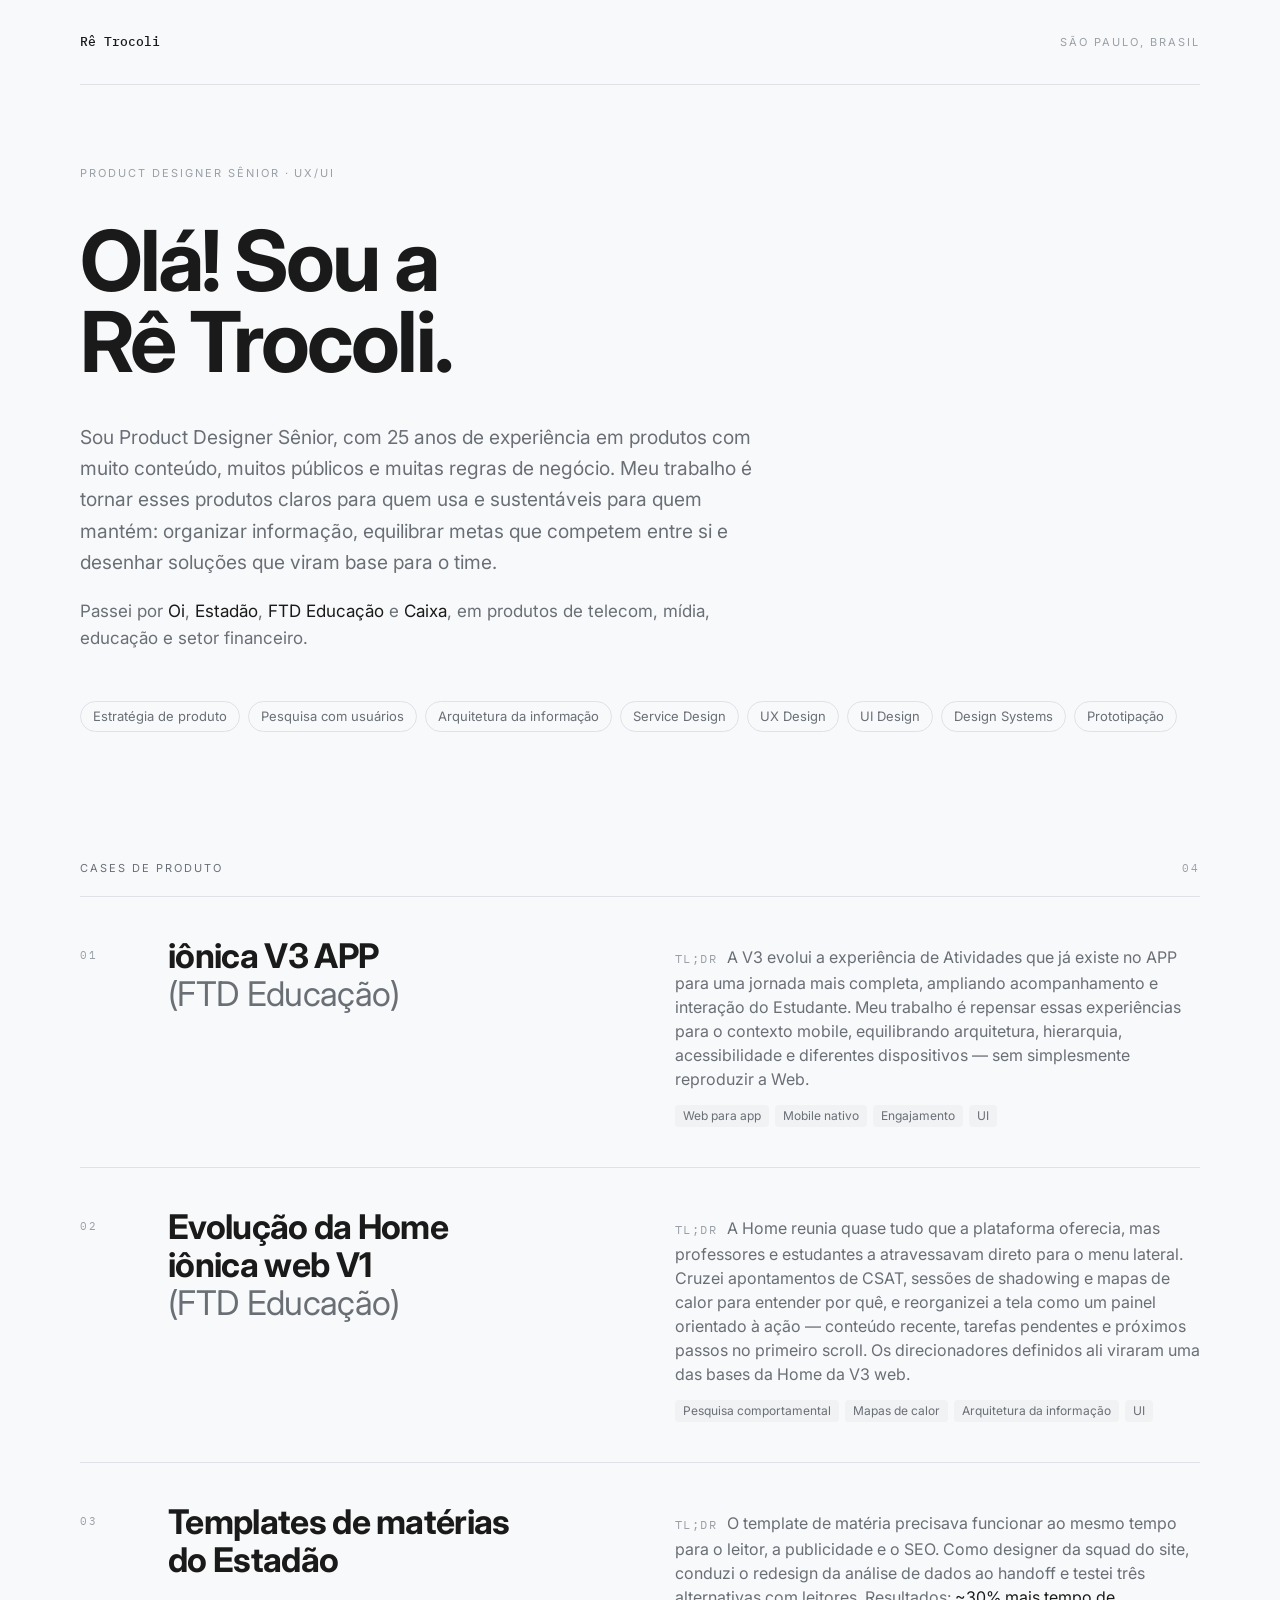
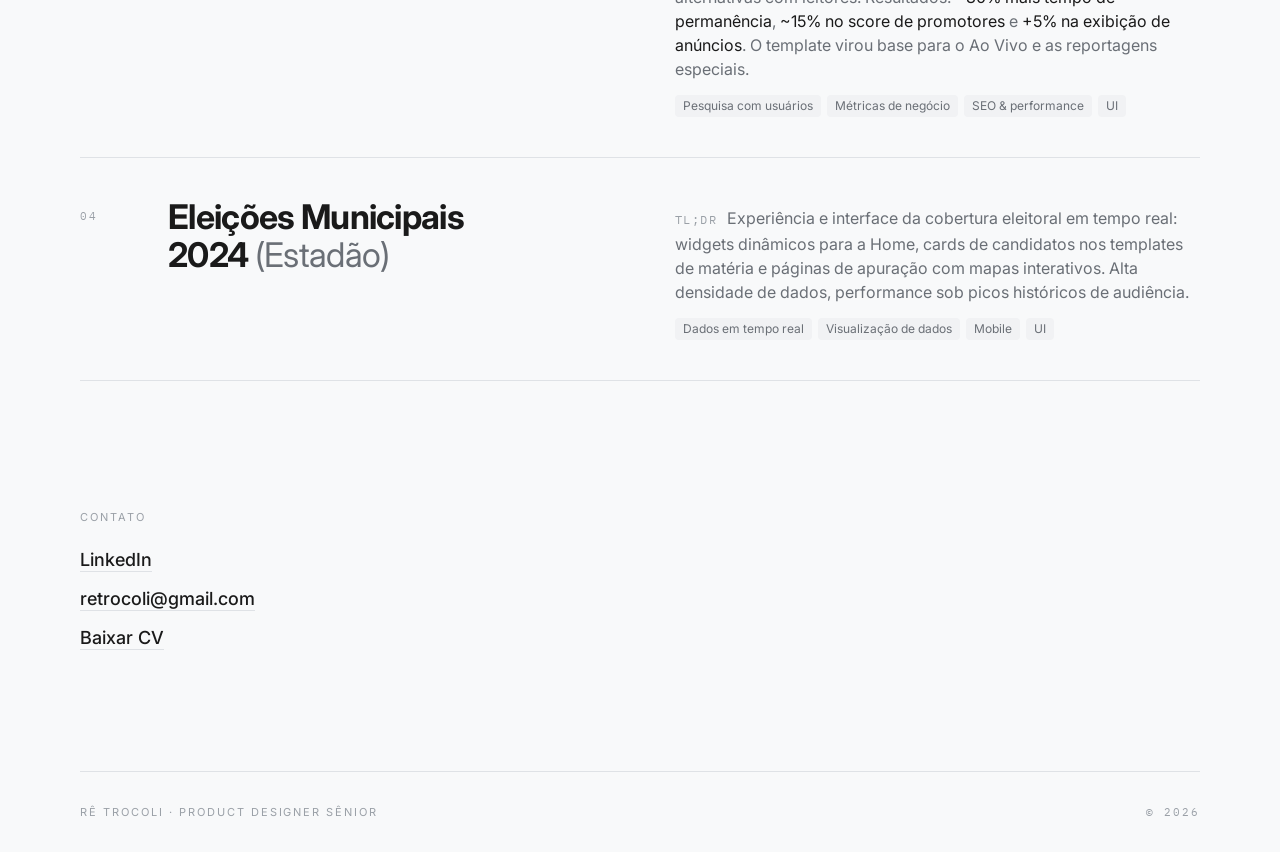
==== index.html @ 5af10e03 "Portfólio — versão inicial (4 cases) Co-Authored-By: Claude Opus 5.5 <noreply@anthropic.com> Claude-" ====
<!DOCTYPE html>

<html lang="pt-BR">
<head>
<meta charset="utf-8"/>
<meta content="width=device-width,initial-scale=1" name="viewport"/>
<title>Rê Trocoli</title>
<link href="https://fonts.googleapis.com" rel="preconnect"/>
<link crossorigin="" href="https://fonts.gstatic.com" rel="preconnect"/>
<link href="https://fonts.googleapis.com/css2?family=Inter:wght@400;500;600;700&amp;family=IBM+Plex+Mono:wght@400;500&amp;display=swap" rel="stylesheet"/>
<style>
  :root {
    --ground:      #F8F9FA;
    --ground-soft: #F1F2F4;
    --ink:         #1A1A1A;
    --ink-muted:   #6A6F76;
    --ink-faint:   #9AA0A7;
    --rule:        #DFE2E6;
    --accent:      #2E4A62;
  }

  @media (prefers-color-scheme: dark) {
    :root:not([data-theme="light"]) {
      --ground:      #131517;
      --ground-soft: #191C1F;
      --ink:         #ECEDEF;
      --ink-muted:   #949AA2;
      --ink-faint:   #6B7178;
      --rule:        #2A2E33;
      --accent:      #93B4CE;
    }
  }

  :root[data-theme="dark"] {
    --ground:      #131517;
    --ground-soft: #191C1F;
    --ink:         #ECEDEF;
    --ink-muted:   #949AA2;
    --ink-faint:   #6B7178;
    --rule:        #2A2E33;
    --accent:      #93B4CE;
  }

  body {
    background: var(--ground);
    color: var(--ink);
    font-family: "Inter", -apple-system, BlinkMacSystemFont, "SF Pro Text", "Segoe UI", Helvetica, Arial, sans-serif;
    -webkit-font-smoothing: antialiased;
    text-rendering: optimizeLegibility;
    font-size: 16px;
    line-height: 1.6;
  }

  .mono {
    font-family: "IBM Plex Mono", ui-monospace, SFMono-Regular, Menlo, Consolas, monospace;
    font-variant-numeric: tabular-nums;
  }

  .label {
    font-size: 0.6875rem;
    letter-spacing: 0.18em;
    text-transform: uppercase;
    color: var(--ink-faint);
  }

  h1, h2, h3 { text-wrap: balance; }

  .display {
    font-weight: 700;
    letter-spacing: -0.035em;
    line-height: 0.96;
  }

  .rule-top { border-top: 1px solid var(--rule); }

  /* Case rows ------------------------------------------------------------ */
  .case {
    display: block;
    text-decoration: none;
    color: inherit;
    border-top: 1px solid var(--rule);
    transition: background-color 220ms ease;
  }
  .case:hover { background-color: var(--ground-soft); }
  .case:focus-visible {
    outline: 2px solid var(--accent);
    outline-offset: -2px;
  }
  .case-title {
    font-weight: 700;
    letter-spacing: -0.02em;
    line-height: 1.12;
    transition: color 220ms ease;
  }
  .case:hover .case-title { color: var(--accent); }
  .case-arrow {
    display: inline-block;
    opacity: 0;
    transform: translateX(-0.35rem);
    transition: opacity 220ms ease, transform 220ms ease;
    color: var(--accent);
  }
  .case:hover .case-arrow,
  .case:focus-visible .case-arrow {
    opacity: 1;
    transform: translateX(0);
  }

  /* Quiet inline links ---------------------------------------------------- */
  .link-quiet {
    color: var(--ink);
    text-decoration: none;
    border-bottom: 1px solid var(--rule);
    padding-bottom: 1px;
    transition: color 200ms ease, border-color 200ms ease;
  }
  .link-quiet:hover { color: var(--accent); border-color: var(--accent); }
  .link-quiet:focus-visible {
    outline: 2px solid var(--accent);
    outline-offset: 3px;
    border-radius: 2px;
  }

  /* Chips de competência ------------------------------------------------ */
  .chip {
    font-size: 0.8125rem;
    line-height: 1;
    padding: 0.5rem 0.75rem;
    border: 1px solid var(--rule);
    border-radius: 999px;
    color: var(--ink-muted);
  }
  .tags { display: flex; flex-wrap: wrap; gap: 0.375rem; margin-top: 0.875rem; }
  .tag {
    font-size: 0.75rem;
    line-height: 1;
    padding: 0.3125rem 0.5rem;
    border-radius: 4px;
    background: var(--ground-soft);
    color: var(--ink-muted);
  }

  /* Seção de UI ----------------------------------------------------------- */
  .ui-grid {
    display: grid;
    gap: 1rem;
    grid-template-columns: repeat(auto-fill, minmax(min(100%, 20rem), 1fr));
  }
  .ui-frame {
    aspect-ratio: 4 / 3;
    border-radius: 10px;
    background: var(--ground-soft);
    border: 1px solid var(--rule);
    overflow: hidden;
    display: grid;
    place-items: center;
  }
  .ui-frame img { width: 100%; height: 100%; object-fit: cover; display: block; }
  .ui-frame-empty { font-size: 0.8125rem; color: var(--ink-faint); }
  .ui-caption { margin-top: 0.625rem; font-size: 0.9375rem; font-weight: 500; }
  .ui-caption span { display: block; font-weight: 400; font-size: 0.8125rem; color: var(--ink-muted); }

  @media (prefers-reduced-motion: reduce) {
    * { transition-duration: 0.01ms !important; animation-duration: 0.01ms !important; }
    .case-arrow { opacity: 1; transform: none; }
  }
</style>
<meta content="Rê Trocoli — Product Designer Sênior · UX/UI. Produtos com muito conteúdo, muitos públicos e muitas regras de negócio, claros para quem usa e sustentáveis para quem mantém." name="description"/>
<meta content="website" property="og:type"/>
<meta content="Rê Trocoli — Product Designer Sênior · UX/UI" property="og:title"/>
<meta content="Rê Trocoli — Product Designer Sênior · UX/UI. Produtos com muito conteúdo, muitos públicos e muitas regras de negócio, claros para quem usa e sustentáveis para quem mantém." property="og:description"/>
<meta content="pt_BR" property="og:locale"/>
<meta content="#F8F9FA" name="theme-color"/>
<link href="data:image/svg+xml,%3Csvg xmlns='http://www.w3.org/2000/svg' viewBox='0 0 64 64'%3E%3Crect width='64' height='64' rx='14' fill='%231A1A1A'/%3E%3Ctext x='50%25' y='54%25' text-anchor='middle' dominant-baseline='middle' font-family='Inter,Arial,sans-serif' font-weight='600' font-size='30' fill='%23F8F9FA'%3ERT%3C/text%3E%3C/svg%3E" rel="icon"/>
<link rel="stylesheet" href="assets/site.css">
</head>
<body>
<div class="mx-auto w-full max-w-[76rem] px-5 sm:px-8 lg:px-12">
<!-- Topo ---------------------------------------------------------------- -->
<header class="flex flex-wrap items-baseline justify-between gap-x-6 gap-y-1 py-6 sm:py-8">
<span class="mono text-[0.8125rem] font-medium" style="color: var(--ink);">Rê Trocoli</span>
<span class="label">São Paulo, Brasil</span>
</header>
<!-- Hero ---------------------------------------------------------------- -->
<section class="rule-top pt-10 pb-16 sm:pt-14 sm:pb-24 lg:pt-20 lg:pb-32">
<p class="label mb-8 sm:mb-10">Product Designer Sênior · UX/UI</p>
<h1 class="display text-[clamp(2.5rem,8vw,5.25rem)] max-w-[14ch]">
      Olá! Sou a<br/>Rê Trocoli.
    </h1>
<p class="mt-8 sm:mt-10 max-w-[58ch] text-[clamp(1.0625rem,1.5vw,1.375rem)] leading-[1.62]" style="color: var(--ink-muted);">
      Sou Product Designer Sênior, com 25 anos de experiência em produtos com muito conteúdo,
      muitos públicos e muitas regras de negócio. Meu trabalho é tornar esses produtos claros para
      quem usa e sustentáveis para quem mantém: organizar informação, equilibrar metas que competem
      entre si e desenhar soluções que viram base para o time.
    </p>
<p class="mt-5 max-w-[58ch] text-[1rem] sm:text-[1.0625rem] leading-[1.62]" style="color: var(--ink-muted);">
      Passei por <span style="color: var(--ink);">Oi</span>,
      <span style="color: var(--ink);">Estadão</span>,
      <span style="color: var(--ink);">FTD Educação</span> e
      <span style="color: var(--ink);">Caixa</span>, em produtos de telecom, mídia,
      educação e setor financeiro.
</p>
<ul aria-label="Competências" class="skills mt-10 sm:mt-12 flex flex-wrap gap-2">
<li class="chip">Estratégia de produto</li>
<li class="chip">Pesquisa com usuários</li>
<li class="chip">Arquitetura da informação</li>
<li class="chip">Service Design</li>
<li class="chip">UX Design</li>
<li class="chip">UI Design</li>
<li class="chip">Design Systems</li>
<li class="chip">Prototipação</li>
</ul>
</section>
<!-- Cases --------------------------------------------------------------- -->
<section aria-labelledby="cases-heading">
<div class="flex items-baseline justify-between gap-6 pb-5">
<h2 class="label" id="cases-heading" style="color: var(--ink-muted);">Cases de produto</h2>
<span class="label mono">04</span>
</div>
<!-- 01 -->
<a aria-label="Case 01 — iônica V3 APP, FTD Educação" class="case group" href="cases/ionica-v3.html">
<div class="grid gap-x-8 gap-y-4 py-8 sm:py-10 md:grid-cols-[3.5rem_minmax(0,1fr)] lg:grid-cols-[3.5rem_minmax(0,0.95fr)_minmax(0,1.05fr)]">
<span class="mono label pt-1.5 md:pt-2.5">01</span>
<h3 class="case-title text-[clamp(1.5rem,3vw,2.125rem)] max-w-[16ch]">
          iônica V3 APP <span class="font-normal" style="color: var(--ink-muted);">(FTD Educação)</span>
<span aria-hidden="true" class="case-arrow">→</span>
</h3>
<div class="md:col-start-2 lg:col-start-3 lg:pt-2">
<p class="max-w-[56ch] text-[0.9375rem] sm:text-base leading-[1.7]" style="color: var(--ink-muted);">
<span class="mono text-[0.75rem] uppercase tracking-[0.12em] mr-1.5" style="color: var(--ink-faint);">TL;DR</span>
            A V3 evolui a experiência de Atividades que já existe no APP para uma jornada mais
            completa, ampliando acompanhamento e interação do Estudante. Meu trabalho é repensar
            essas experiências para o contexto mobile, equilibrando arquitetura, hierarquia,
            acessibilidade e diferentes dispositivos — sem simplesmente reproduzir a Web.
          </p>
<div class="tags"><span class="tag">Web para app</span><span class="tag">Mobile nativo</span><span class="tag">Engajamento</span><span class="tag">UI</span></div>
</div>
</div>
</a>
<!-- 02 -->
<a aria-label="Case 02 — Evolução da Home iônica web V1, FTD Educação" class="case group" href="cases/ionica-home.html">
<div class="grid gap-x-8 gap-y-4 py-8 sm:py-10 md:grid-cols-[3.5rem_minmax(0,1fr)] lg:grid-cols-[3.5rem_minmax(0,0.95fr)_minmax(0,1.05fr)]">
<span class="mono label pt-1.5 md:pt-2.5">02</span>
<h3 class="case-title text-[clamp(1.5rem,3vw,2.125rem)] max-w-[16ch]">
          Evolução da Home iônica web V1 <span class="font-normal" style="color: var(--ink-muted);">(FTD Educação)</span>
<span aria-hidden="true" class="case-arrow">→</span>
</h3>
<div class="md:col-start-2 lg:col-start-3 lg:pt-2">
<p class="max-w-[56ch] text-[0.9375rem] sm:text-base leading-[1.7]" style="color: var(--ink-muted);">
<span class="mono text-[0.75rem] uppercase tracking-[0.12em] mr-1.5" style="color: var(--ink-faint);">TL;DR</span>
            A Home reunia quase tudo que a plataforma oferecia, mas professores e estudantes a
            atravessavam direto para o menu lateral. Cruzei apontamentos de CSAT, sessões de
            shadowing e mapas de calor para entender por quê, e reorganizei a tela como um painel
            orientado à ação — conteúdo recente, tarefas pendentes e próximos passos no primeiro
            scroll. Os direcionadores definidos ali viraram uma das bases da Home da V3 web.
          </p>
<div class="tags"><span class="tag">Pesquisa comportamental</span><span class="tag">Mapas de calor</span><span class="tag">Arquitetura da informação</span><span class="tag">UI</span></div>
</div>
</div>
</a>
<!-- 03 -->
<a aria-label="Case 03 — Templates de matérias do Estadão" class="case group" href="cases/estadao-templates.html">
<div class="grid gap-x-8 gap-y-4 py-8 sm:py-10 md:grid-cols-[3.5rem_minmax(0,1fr)] lg:grid-cols-[3.5rem_minmax(0,0.95fr)_minmax(0,1.05fr)]">
<span class="mono label pt-1.5 md:pt-2.5">03</span>
<h3 class="case-title text-[clamp(1.5rem,3vw,2.125rem)] max-w-[16ch]">
          Templates de matérias do Estadão
          <span aria-hidden="true" class="case-arrow">→</span>
</h3>
<div class="md:col-start-2 lg:col-start-3 lg:pt-2">
<p class="max-w-[56ch] text-[0.9375rem] sm:text-base leading-[1.7]" style="color: var(--ink-muted);">
<span class="mono text-[0.75rem] uppercase tracking-[0.12em] mr-1.5" style="color: var(--ink-faint);">TL;DR</span>
            O template de matéria precisava funcionar ao mesmo tempo para o leitor, a publicidade e o
            SEO. Como designer da squad do site, conduzi o redesign da análise de dados ao handoff e
            testei três alternativas com leitores. Resultados:
            <span style="color: var(--ink);">~30% mais tempo de permanência</span>,
            <span style="color: var(--ink);">~15% no score de promotores</span> e
            <span style="color: var(--ink);">+5% na exibição de anúncios</span>. O template virou base
            para o Ao Vivo e as reportagens especiais.
          </p>
<div class="tags"><span class="tag">Pesquisa com usuários</span><span class="tag">Métricas de negócio</span><span class="tag">SEO &amp; performance</span><span class="tag">UI</span></div>
</div>
</div>
</a>


<!-- 05 -->
<a aria-label="Case 04 — Eleições Municipais 2024, Estadão" class="case group" href="cases/eleicoes-2024.html">
<div class="grid gap-x-8 gap-y-4 py-8 sm:py-10 md:grid-cols-[3.5rem_minmax(0,1fr)] lg:grid-cols-[3.5rem_minmax(0,0.95fr)_minmax(0,1.05fr)]">
<span class="mono label pt-1.5 md:pt-2.5">04</span>
<h3 class="case-title text-[clamp(1.5rem,3vw,2.125rem)] max-w-[16ch]">
          Eleições Municipais 2024 <span class="font-normal" style="color: var(--ink-muted);">(Estadão)</span>
<span aria-hidden="true" class="case-arrow">→</span>
</h3>
<div class="md:col-start-2 lg:col-start-3 lg:pt-2">
<p class="max-w-[56ch] text-[0.9375rem] sm:text-base leading-[1.7]" style="color: var(--ink-muted);">
<span class="mono text-[0.75rem] uppercase tracking-[0.12em] mr-1.5" style="color: var(--ink-faint);">TL;DR</span>
            Experiência e interface da cobertura eleitoral em tempo real: widgets dinâmicos para a
            Home, cards de candidatos nos templates de matéria e páginas de apuração com mapas
            interativos. Alta densidade de dados, performance sob picos históricos de audiência.
          </p>
<div class="tags"><span class="tag">Dados em tempo real</span><span class="tag">Visualização de dados</span><span class="tag">Mobile</span><span class="tag">UI</span></div>
</div>
</div>
</a>


<div class="rule-top"></div>
</section>
<!-- Interfaces (UI) ------------------------------------------------------ -->

<!-- Galeria & Contato ---------------------------------------------------- -->
<section class="pt-16 sm:pt-24 lg:pt-32 pb-6">
<div class="grid gap-12 sm:gap-16 lg:grid-cols-[minmax(0,1fr)] lg:gap-20">
<div>
<p class="label mb-5">Contato</p>
<ul class="flex flex-col gap-3 text-[1.0625rem] sm:text-[1.125rem]">
<li>
<a class="link-quiet font-medium" href="https://www.linkedin.com/in/retrocoli/" rel="noopener noreferrer" target="_blank">LinkedIn</a>
</li>
<li>
<a class="link-quiet font-medium" href="mailto:retrocoli@gmail.com" id="link-email">retrocoli@gmail.com</a>
</li>
<li>
<a class="link-quiet font-medium" href="assets/renata-trocoli-cv.pdf" id="link-cv" rel="noopener noreferrer" target="_blank">Baixar CV</a>
</li>
</ul>
</div>
</div>
</section>
<footer class="rule-top mt-16 sm:mt-24 py-8 flex flex-wrap items-baseline justify-between gap-x-6 gap-y-2">
<span class="label">Rê Trocoli · Product Designer Sênior</span>
<span class="label mono">© 2026</span>
</footer>
</div>
<script>
  // Baixar CV — dentro do visualizador de artifacts, um link direto para o PDF não
  // dispara download. Quando a capability "downloads" está disponível, o arquivo é
  // entregue por ela; caso contrário, o link segue seu comportamento normal (abrir o PDF).
  (function () {
    var cv = document.getElementById("link-cv");
    if (!cv || !window.claude || typeof window.claude.use !== "function") return;

    window.claude.use("downloads").then(function (downloads) {
      if (!downloads) return; // segue como link comum
      cv.addEventListener("click", function (event) {
        event.preventDefault();
        var original = cv.textContent;
        cv.textContent = "Preparando…";
        fetch(cv.getAttribute("href"))
          .then(function (response) {
            if (!response.ok) throw new Error("fetch");
            return response.blob();
          })
          .then(function (blob) {
            return downloads.save({ filename: "renata-trocoli-cv.pdf", data: blob });
          })
          .then(function () {
            cv.textContent = original;
          })
          .catch(function () {
            cv.textContent = original;
            window.open(cv.getAttribute("href"), "_blank", "noopener");
          });
      });
    }).catch(function () {});
  })();

  // E-mail — dentro do visualizador de artifacts, "mailto:" não abre o cliente de e-mail
  // e ainda deixa a página em branco. Nesse contexto o clique é interceptado e o endereço
  // é copiado. Fora dele (domínio próprio), o mailto: segue funcionando normalmente.
  (function () {
    var mail = document.getElementById("link-email");
    if (!mail) return;

    var noMailto = !!window.claude; // visualizador de artifacts
    if (!noMailto) return;

    mail.addEventListener("click", function (event) {
      event.preventDefault();
      var original = mail.getAttribute("data-label") || mail.textContent;
      mail.setAttribute("data-label", original);
      function feedback(texto) {
        mail.textContent = texto;
        setTimeout(function () { mail.textContent = original; }, 1800);
      }
      if (navigator.clipboard && navigator.clipboard.writeText) {
        navigator.clipboard.writeText("retrocoli@gmail.com")
          .then(function () { feedback("e-mail copiado"); })
          .catch(function () { feedback("retrocoli@gmail.com"); });
      } else {
        feedback("retrocoli@gmail.com");
      }
    });
  })();
</script>
</body>
</html>
---- assets/site.css ----
*,:after,:before{--tw-border-spacing-x:0;--tw-border-spacing-y:0;--tw-translate-x:0;--tw-translate-y:0;--tw-rotate:0;--tw-skew-x:0;--tw-skew-y:0;--tw-scale-x:1;--tw-scale-y:1;--tw-pan-x: ;--tw-pan-y: ;--tw-pinch-zoom: ;--tw-scroll-snap-strictness:proximity;--tw-gradient-from-position: ;--tw-gradient-via-position: ;--tw-gradient-to-position: ;--tw-ordinal: ;--tw-slashed-zero: ;--tw-numeric-figure: ;--tw-numeric-spacing: ;--tw-numeric-fraction: ;--tw-ring-inset: ;--tw-ring-offset-width:0px;--tw-ring-offset-color:#fff;--tw-ring-color:rgba(59,130,246,.5);--tw-ring-offset-shadow:0 0 #0000;--tw-ring-shadow:0 0 #0000;--tw-shadow:0 0 #0000;--tw-shadow-colored:0 0 #0000;--tw-blur: ;--tw-brightness: ;--tw-contrast: ;--tw-grayscale: ;--tw-hue-rotate: ;--tw-invert: ;--tw-saturate: ;--tw-sepia: ;--tw-drop-shadow: ;--tw-backdrop-blur: ;--tw-backdrop-brightness: ;--tw-backdrop-contrast: ;--tw-backdrop-grayscale: ;--tw-backdrop-hue-rotate: ;--tw-backdrop-invert: ;--tw-backdrop-opacity: ;--tw-backdrop-saturate: ;--tw-backdrop-sepia: ;--tw-contain-size: ;--tw-contain-layout: ;--tw-contain-paint: ;--tw-contain-style: }::backdrop{--tw-border-spacing-x:0;--tw-border-spacing-y:0;--tw-translate-x:0;--tw-translate-y:0;--tw-rotate:0;--tw-skew-x:0;--tw-skew-y:0;--tw-scale-x:1;--tw-scale-y:1;--tw-pan-x: ;--tw-pan-y: ;--tw-pinch-zoom: ;--tw-scroll-snap-strictness:proximity;--tw-gradient-from-position: ;--tw-gradient-via-position: ;--tw-gradient-to-position: ;--tw-ordinal: ;--tw-slashed-zero: ;--tw-numeric-figure: ;--tw-numeric-spacing: ;--tw-numeric-fraction: ;--tw-ring-inset: ;--tw-ring-offset-width:0px;--tw-ring-offset-color:#fff;--tw-ring-color:rgba(59,130,246,.5);--tw-ring-offset-shadow:0 0 #0000;--tw-ring-shadow:0 0 #0000;--tw-shadow:0 0 #0000;--tw-shadow-colored:0 0 #0000;--tw-blur: ;--tw-brightness: ;--tw-contrast: ;--tw-grayscale: ;--tw-hue-rotate: ;--tw-invert: ;--tw-saturate: ;--tw-sepia: ;--tw-drop-shadow: ;--tw-backdrop-blur: ;--tw-backdrop-brightness: ;--tw-backdrop-contrast: ;--tw-backdrop-grayscale: ;--tw-backdrop-hue-rotate: ;--tw-backdrop-invert: ;--tw-backdrop-opacity: ;--tw-backdrop-saturate: ;--tw-backdrop-sepia: ;--tw-contain-size: ;--tw-contain-layout: ;--tw-contain-paint: ;--tw-contain-style: }/*! tailwindcss v3.4.16 | MIT License | https://tailwindcss.com*/*,:after,:before{box-sizing:border-box;border:0 solid #e5e7eb}:after,:before{--tw-content:""}:host,html{line-height:1.5;-webkit-text-size-adjust:100%;-moz-tab-size:4;-o-tab-size:4;tab-size:4;font-family:ui-sans-serif,system-ui,sans-serif,Apple Color Emoji,Segoe UI Emoji,Segoe UI Symbol,Noto Color Emoji;font-feature-settings:normal;font-variation-settings:normal;-webkit-tap-highlight-color:transparent}body{margin:0;line-height:inherit}hr{height:0;color:inherit;border-top-width:1px}abbr:where([title]){-webkit-text-decoration:underline dotted;text-decoration:underline dotted}h1,h2,h3,h4,h5,h6{font-size:inherit;font-weight:inherit}a{color:inherit;text-decoration:inherit}b,strong{font-weight:bolder}code,kbd,pre,samp{font-family:ui-monospace,SFMono-Regular,Menlo,Monaco,Consolas,Liberation Mono,Courier New,monospace;font-feature-settings:normal;font-variation-settings:normal;font-size:1em}small{font-size:80%}sub,sup{font-size:75%;line-height:0;position:relative;vertical-align:baseline}sub{bottom:-.25em}sup{top:-.5em}table{text-indent:0;border-color:inherit;border-collapse:collapse}button,input,optgroup,select,textarea{font-family:inherit;font-feature-settings:inherit;font-variation-settings:inherit;font-size:100%;font-weight:inherit;line-height:inherit;letter-spacing:inherit;color:inherit;margin:0;padding:0}button,select{text-transform:none}button,input:where([type=button]),input:where([type=reset]),input:where([type=submit]){-webkit-appearance:button;background-color:transparent;background-image:none}:-moz-focusring{outline:auto}:-moz-ui-invalid{box-shadow:none}progress{vertical-align:baseline}::-webkit-inner-spin-button,::-webkit-outer-spin-button{height:auto}[type=search]{-webkit-appearance:textfield;outline-offset:-2px}::-webkit-search-decoration{-webkit-appearance:none}::-webkit-file-upload-button{-webkit-appearance:button;font:inherit}summary{display:list-item}blockquote,dd,dl,figure,h1,h2,h3,h4,h5,h6,hr,p,pre{margin:0}fieldset{margin:0}fieldset,legend{padding:0}menu,ol,ul{list-style:none;margin:0;padding:0}dialog{padding:0}textarea{resize:vertical}input::-moz-placeholder,textarea::-moz-placeholder{opacity:1;color:#9ca3af}input::placeholder,textarea::placeholder{opacity:1;color:#9ca3af}[role=button],button{cursor:pointer}:disabled{cursor:default}audio,canvas,embed,iframe,img,object,svg,video{display:block;vertical-align:middle}img,video{max-width:100%;height:auto}[hidden]:where(:not([hidden=until-found])){display:none}.sr-only{position:absolute;width:1px;height:1px;padding:0;margin:-1px;overflow:hidden;clip:rect(0,0,0,0);white-space:nowrap;border-width:0}.absolute{position:absolute}.relative{position:relative}.mx-auto{margin-left:auto;margin-right:auto}.mb-1{margin-bottom:.25rem}.mb-2{margin-bottom:.5rem}.mb-3{margin-bottom:.75rem}.mb-4{margin-bottom:1rem}.mb-5{margin-bottom:1.25rem}.mb-6{margin-bottom:1.5rem}.mb-8{margin-bottom:2rem}.mr-1\.5{margin-right:.375rem}.mt-10{margin-top:2.5rem}.mt-12{margin-top:3rem}.mt-16{margin-top:4rem}.mt-2{margin-top:.5rem}.mt-5{margin-top:1.25rem}.mt-6{margin-top:1.5rem}.mt-7{margin-top:1.75rem}.mt-8{margin-top:2rem}.mt-9{margin-top:2.25rem}.block{display:block}.inline{display:inline}.flex{display:flex}.grid{display:grid}.hidden{display:none}.w-full{width:100%}.max-w-\[12ch\]{max-width:12ch}.max-w-\[14ch\]{max-width:14ch}.max-w-\[16ch\]{max-width:16ch}.max-w-\[18ch\]{max-width:18ch}.max-w-\[20ch\]{max-width:20ch}.max-w-\[22ch\]{max-width:22ch}.max-w-\[24ch\]{max-width:24ch}.max-w-\[32ch\]{max-width:32ch}.max-w-\[36ch\]{max-width:36ch}.max-w-\[38ch\]{max-width:38ch}.max-w-\[40ch\]{max-width:40ch}.max-w-\[42ch\]{max-width:42ch}.max-w-\[44ch\]{max-width:44ch}.max-w-\[46ch\]{max-width:46ch}.max-w-\[48ch\]{max-width:48ch}.max-w-\[52ch\]{max-width:52ch}.max-w-\[54ch\]{max-width:54ch}.max-w-\[56ch\]{max-width:56ch}.max-w-\[58ch\]{max-width:58ch}.max-w-\[58rem\]{max-width:58rem}.max-w-\[60ch\]{max-width:60ch}.max-w-\[62ch\]{max-width:62ch}.max-w-\[76rem\]{max-width:76rem}.transform{transform:translate(var(--tw-translate-x),var(--tw-translate-y)) rotate(var(--tw-rotate)) skewX(var(--tw-skew-x)) skewY(var(--tw-skew-y)) scaleX(var(--tw-scale-x)) scaleY(var(--tw-scale-y))}.flex-col{flex-direction:column}.flex-wrap{flex-wrap:wrap}.items-end{align-items:flex-end}.items-baseline{align-items:baseline}.justify-between{justify-content:space-between}.gap-10{gap:2.5rem}.gap-12{gap:3rem}.gap-2{gap:.5rem}.gap-3{gap:.75rem}.gap-6{gap:1.5rem}.gap-8{gap:2rem}.gap-x-16{-moz-column-gap:4rem;column-gap:4rem}.gap-x-6{-moz-column-gap:1.5rem;column-gap:1.5rem}.gap-x-8{-moz-column-gap:2rem;column-gap:2rem}.gap-y-1{row-gap:.25rem}.gap-y-2{row-gap:.5rem}.gap-y-4{row-gap:1rem}.gap-y-5{row-gap:1.25rem}.gap-y-6{row-gap:1.5rem}.gap-y-7{row-gap:1.75rem}.gap-y-8{row-gap:2rem}.text-wrap{text-wrap:wrap}.border{border-width:1px}.px-5{padding-left:1.25rem;padding-right:1.25rem}.py-10{padding-top:2.5rem;padding-bottom:2.5rem}.py-6{padding-top:1.5rem;padding-bottom:1.5rem}.py-8{padding-top:2rem;padding-bottom:2rem}.pb-10{padding-bottom:2.5rem}.pb-12{padding-bottom:3rem}.pb-16{padding-bottom:4rem}.pb-4{padding-bottom:1rem}.pb-5{padding-bottom:1.25rem}.pb-6{padding-bottom:1.5rem}.pt-1\.5{padding-top:.375rem}.pt-10{padding-top:2.5rem}.pt-12{padding-top:3rem}.pt-14{padding-top:3.5rem}.pt-16{padding-top:4rem}.pt-20{padding-top:5rem}.pt-6{padding-top:1.5rem}.pt-8{padding-top:2rem}.text-right{text-align:right}.text-\[0\.75rem\]{font-size:.75rem}.text-\[0\.8125rem\]{font-size:.8125rem}.text-\[0\.9375rem\]{font-size:.9375rem}.text-\[1\.0625rem\]{font-size:1.0625rem}.text-\[1rem\]{font-size:1rem}.text-\[clamp\(1\.0625rem\2c 1\.4vw\2c 1\.3125rem\)\]{font-size:clamp(1.0625rem,1.4vw,1.3125rem)}.text-\[clamp\(1\.0625rem\2c 1\.5vw\2c 1\.375rem\)\]{font-size:clamp(1.0625rem,1.5vw,1.375rem)}.text-\[clamp\(1\.0625rem\2c 1\.8vw\2c 1\.25rem\)\]{font-size:clamp(1.0625rem,1.8vw,1.25rem)}.text-\[clamp\(1\.0625rem\2c 2vw\2c 1\.375rem\)\]{font-size:clamp(1.0625rem,2vw,1.375rem)}.text-\[clamp\(1\.125rem\2c 1\.8vw\2c 1\.375rem\)\]{font-size:clamp(1.125rem,1.8vw,1.375rem)}.text-\[clamp\(1\.125rem\2c 2\.2vw\2c 1\.5rem\)\]{font-size:clamp(1.125rem,2.2vw,1.5rem)}.text-\[clamp\(1\.25rem\2c 2\.4vw\2c 1\.75rem\)\]{font-size:clamp(1.25rem,2.4vw,1.75rem)}.text-\[clamp\(1\.375rem\2c 2\.4vw\2c 1\.75rem\)\]{font-size:clamp(1.375rem,2.4vw,1.75rem)}.text-\[clamp\(1\.375rem\2c 2\.6vw\2c 1\.875rem\)\]{font-size:clamp(1.375rem,2.6vw,1.875rem)}.text-\[clamp\(1\.5rem\2c 2\.8vw\2c 2rem\)\]{font-size:clamp(1.5rem,2.8vw,2rem)}.text-\[clamp\(1\.5rem\2c 3\.6vw\2c 2\.375rem\)\]{font-size:clamp(1.5rem,3.6vw,2.375rem)}.text-\[clamp\(1\.5rem\2c 3vw\2c 2\.125rem\)\]{font-size:clamp(1.5rem,3vw,2.125rem)}.text-\[clamp\(1\.75rem\2c 3\.6vw\2c 2\.5rem\)\]{font-size:clamp(1.75rem,3.6vw,2.5rem)}.text-\[clamp\(1\.75rem\2c 4vw\2c 2\.75rem\)\]{font-size:clamp(1.75rem,4vw,2.75rem)}.text-\[clamp\(2\.25rem\2c 6\.5vw\2c 4\.5rem\)\]{font-size:clamp(2.25rem,6.5vw,4.5rem)}.text-\[clamp\(2\.25rem\2c 6vw\2c 4\.25rem\)\]{font-size:clamp(2.25rem,6vw,4.25rem)}.text-\[clamp\(2\.5rem\2c 8vw\2c 5\.25rem\)\]{font-size:clamp(2.5rem,8vw,5.25rem)}.text-\[clamp\(2rem\2c 4\.5vw\2c 3\.25rem\)\]{font-size:clamp(2rem,4.5vw,3.25rem)}.text-\[clamp\(2rem\2c 5vw\2c 3\.5rem\)\]{font-size:clamp(2rem,5vw,3.5rem)}.font-bold{font-weight:700}.font-medium{font-weight:500}.font-normal{font-weight:400}.font-semibold{font-weight:600}.uppercase{text-transform:uppercase}.leading-\[1\.2\]{line-height:1.2}.leading-\[1\.62\]{line-height:1.62}.leading-\[1\.6\]{line-height:1.6}.leading-\[1\.75\]{line-height:1.75}.leading-\[1\.7\]{line-height:1.7}.tracking-\[0\.12em\]{letter-spacing:.12em}.antialiased{-webkit-font-smoothing:antialiased;-moz-osx-font-smoothing:grayscale}.outline{outline-style:solid}.transition{transition-property:color,background-color,border-color,text-decoration-color,fill,stroke,opacity,box-shadow,transform,filter,-webkit-backdrop-filter;transition-property:color,background-color,border-color,text-decoration-color,fill,stroke,opacity,box-shadow,transform,filter,backdrop-filter;transition-property:color,background-color,border-color,text-decoration-color,fill,stroke,opacity,box-shadow,transform,filter,backdrop-filter,-webkit-backdrop-filter;transition-timing-function:cubic-bezier(.4,0,.2,1);transition-duration:.15s}.ease-in-out{transition-timing-function:cubic-bezier(.4,0,.2,1)}@media (min-width:640px){.sm\:mb-10{margin-bottom:2.5rem}.sm\:mt-10{margin-top:2.5rem}.sm\:mt-12{margin-top:3rem}.sm\:mt-14{margin-top:3.5rem}.sm\:mt-16{margin-top:4rem}.sm\:mt-24{margin-top:6rem}.sm\:mt-8{margin-top:2rem}.sm\:aspect-\[16\/10\]{aspect-ratio:16/10}.sm\:grid-cols-2{grid-template-columns:repeat(2,minmax(0,1fr))}.sm\:grid-cols-3{grid-template-columns:repeat(3,minmax(0,1fr))}.sm\:gap-10{gap:2.5rem}.sm\:gap-12{gap:3rem}.sm\:gap-16{gap:4rem}.sm\:gap-8{gap:2rem}.sm\:px-8{padding-left:2rem;padding-right:2rem}.sm\:py-10{padding-top:2.5rem;padding-bottom:2.5rem}.sm\:py-14{padding-top:3.5rem;padding-bottom:3.5rem}.sm\:py-8{padding-top:2rem;padding-bottom:2rem}.sm\:pb-12{padding-bottom:3rem}.sm\:pb-16{padding-bottom:4rem}.sm\:pb-24{padding-bottom:6rem}.sm\:pt-12{padding-top:3rem}.sm\:pt-14{padding-top:3.5rem}.sm\:pt-16{padding-top:4rem}.sm\:pt-20{padding-top:5rem}.sm\:pt-24{padding-top:6rem}.sm\:pt-28{padding-top:7rem}.sm\:text-\[1\.0625rem\]{font-size:1.0625rem}.sm\:text-\[1\.125rem\]{font-size:1.125rem}.sm\:text-\[1\.25rem\]{font-size:1.25rem}.sm\:text-\[1rem\],.sm\:text-base{font-size:1rem}.sm\:text-base{line-height:1.5rem}}@media (min-width:768px){.md\:col-start-2{grid-column-start:2}.md\:grid-cols-2{grid-template-columns:repeat(2,minmax(0,1fr))}.md\:grid-cols-3{grid-template-columns:repeat(3,minmax(0,1fr))}.md\:grid-cols-\[3\.5rem_minmax\(0\2c 1fr\)\]{grid-template-columns:3.5rem minmax(0,1fr)}.md\:pt-2\.5{padding-top:.625rem}}@media (min-width:1024px){.lg\:col-start-3{grid-column-start:3}.lg\:mt-32{margin-top:8rem}.lg\:grid-cols-2{grid-template-columns:repeat(2,minmax(0,1fr))}.lg\:grid-cols-4{grid-template-columns:repeat(4,minmax(0,1fr))}.lg\:grid-cols-\[3\.5rem_minmax\(0\2c 0\.95fr\)_minmax\(0\2c 1\.05fr\)\]{grid-template-columns:3.5rem minmax(0,.95fr) minmax(0,1.05fr)}.lg\:grid-cols-\[3\.5rem_minmax\(0\2c 1fr\)\]{grid-template-columns:3.5rem minmax(0,1fr)}.lg\:grid-cols-\[minmax\(0\2c 0\.42fr\)_minmax\(0\2c 0\.58fr\)\]{grid-template-columns:minmax(0,.42fr) minmax(0,.58fr)}.lg\:grid-cols-\[minmax\(0\2c 1fr\)\]{grid-template-columns:minmax(0,1fr)}.lg\:grid-cols-\[minmax\(0\2c 1fr\)_minmax\(0\2c 1fr\)\]{grid-template-columns:minmax(0,1fr) minmax(0,1fr)}.lg\:items-end{align-items:flex-end}.lg\:gap-20{gap:5rem}.lg\:gap-x-8{-moz-column-gap:2rem;column-gap:2rem}.lg\:px-12{padding-left:3rem;padding-right:3rem}.lg\:pb-2{padding-bottom:.5rem}.lg\:pb-20{padding-bottom:5rem}.lg\:pb-32{padding-bottom:8rem}.lg\:pt-1{padding-top:.25rem}.lg\:pt-2{padding-top:.5rem}.lg\:pt-20{padding-top:5rem}.lg\:pt-28{padding-top:7rem}.lg\:pt-32{padding-top:8rem}.lg\:pt-36{padding-top:9rem}}
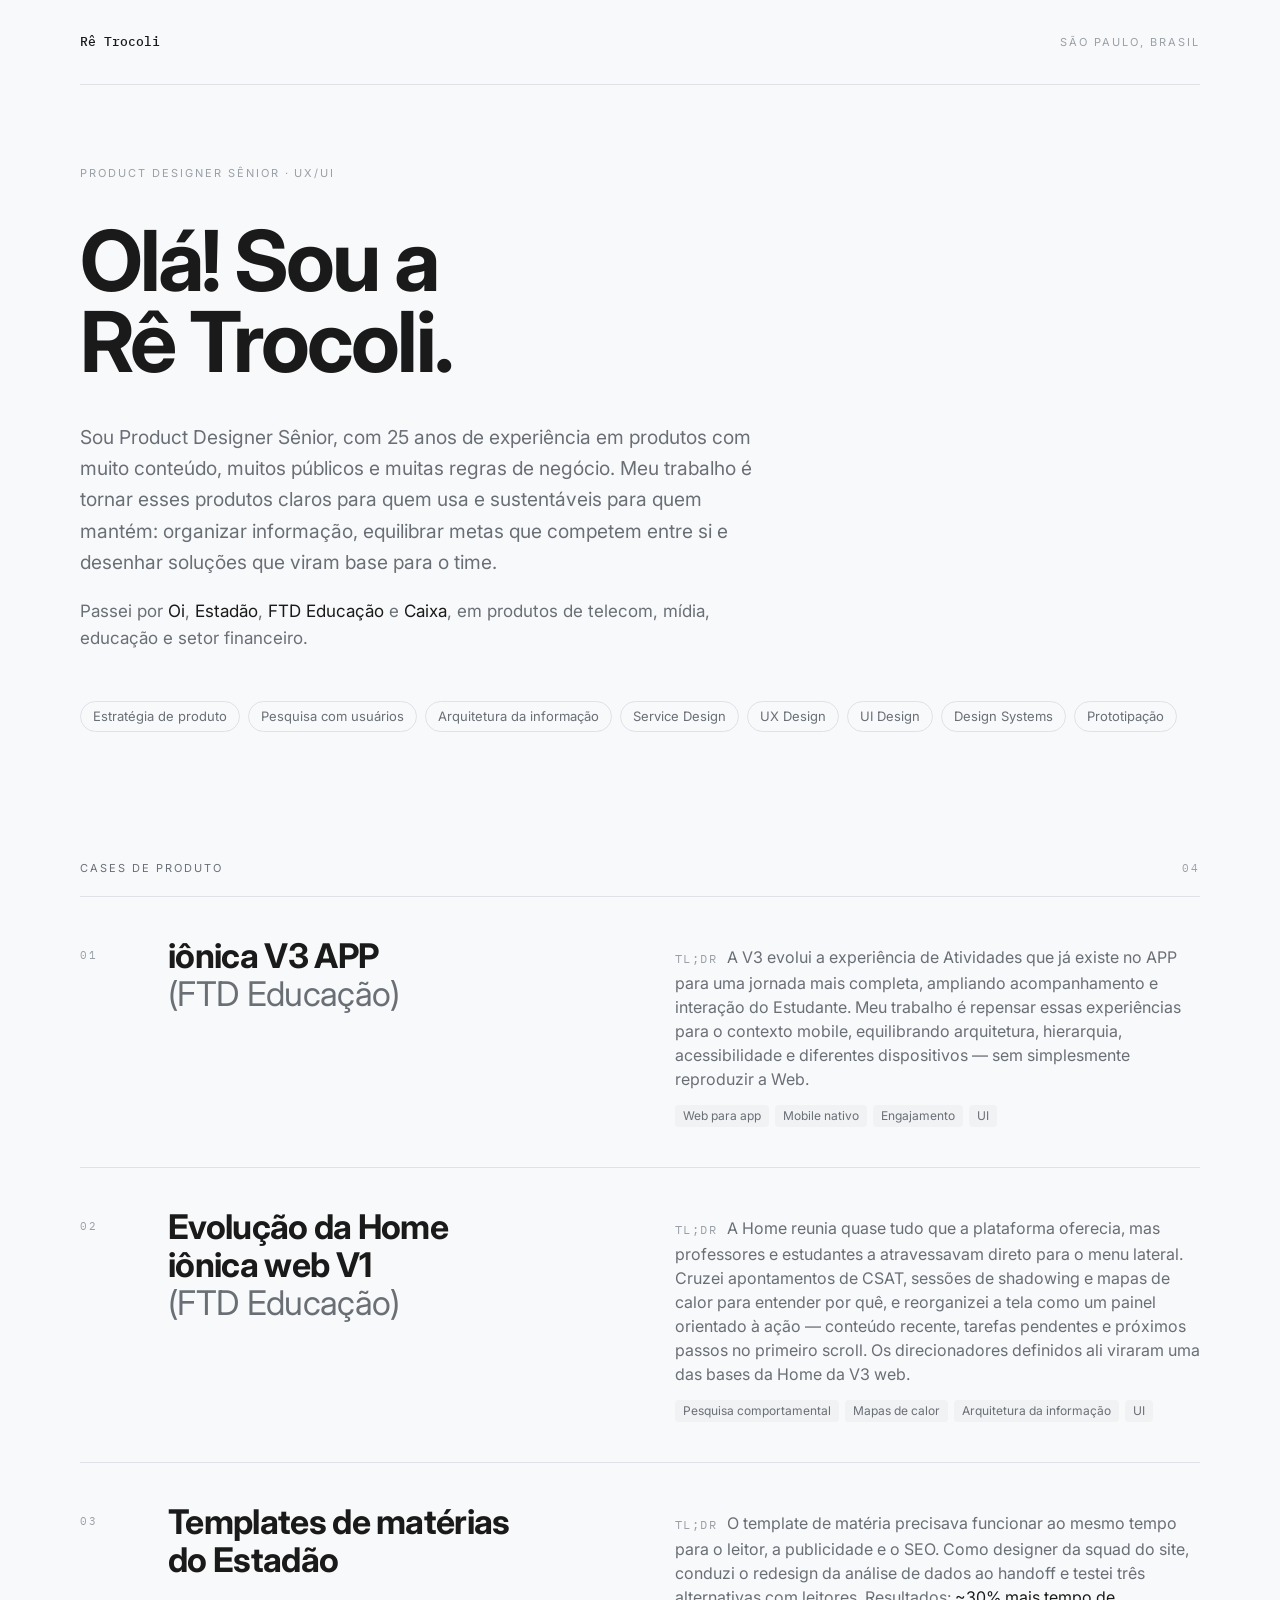
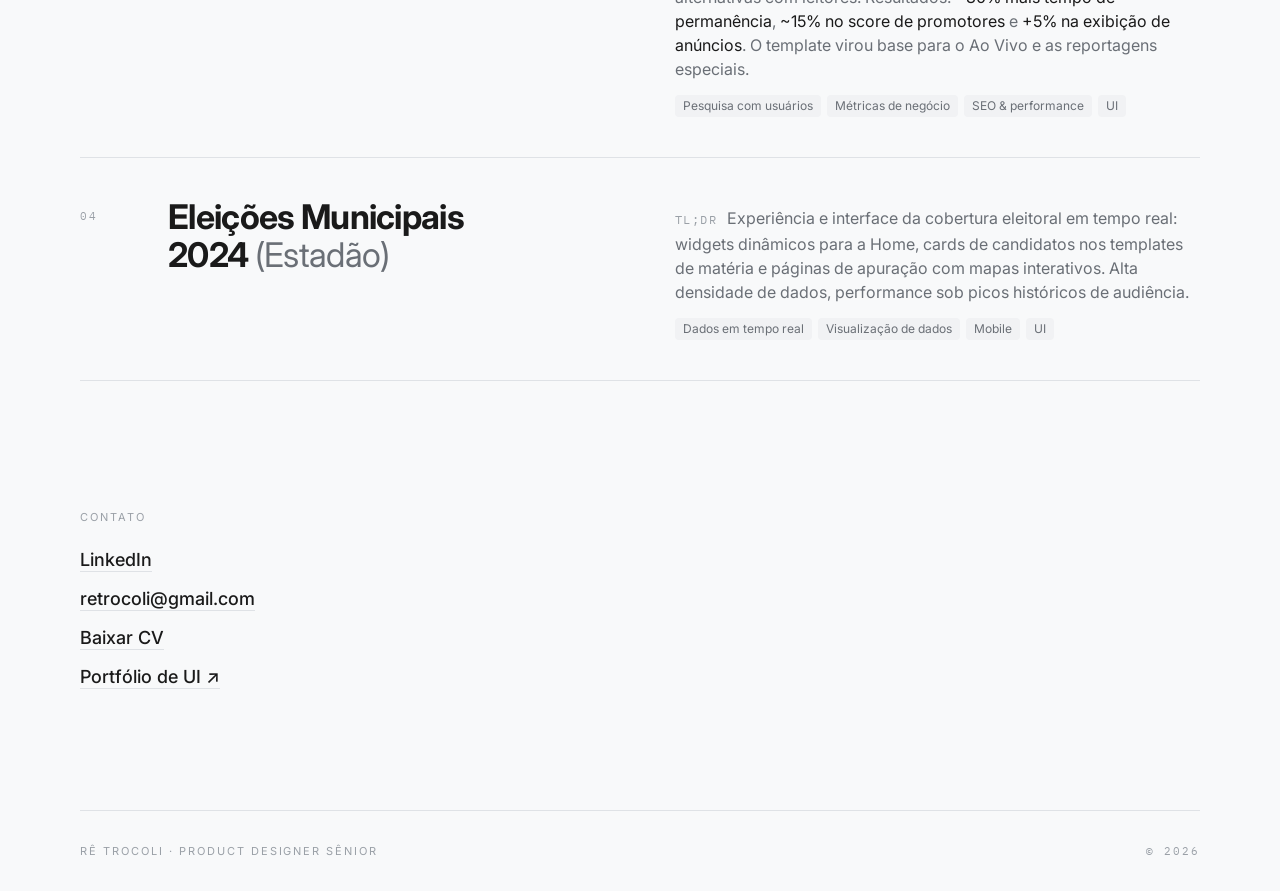
==== commit 29cfaf22: "Inclui link do portfólio de UI no contato Co-Authored-By: Claude Opus 5.5 <noreply@anthropic.com> Cl" ====
--- a/index.html
+++ b/index.html
@@ -323,6 +323,9 @@
 <li>
 <a class="link-quiet font-medium" href="assets/renata-trocoli-cv.pdf" id="link-cv" rel="noopener noreferrer" target="_blank">Baixar CV</a>
 </li>
+<li>
+<a class="link-quiet font-medium" href="https://retrocoli.myportfolio.com/" rel="noopener noreferrer" target="_blank">Portfólio de UI <span aria-hidden="true">↗</span><span class="sr-only"> (abre em nova aba)</span></a>
+</li>
 </ul>
 </div>
 </div>
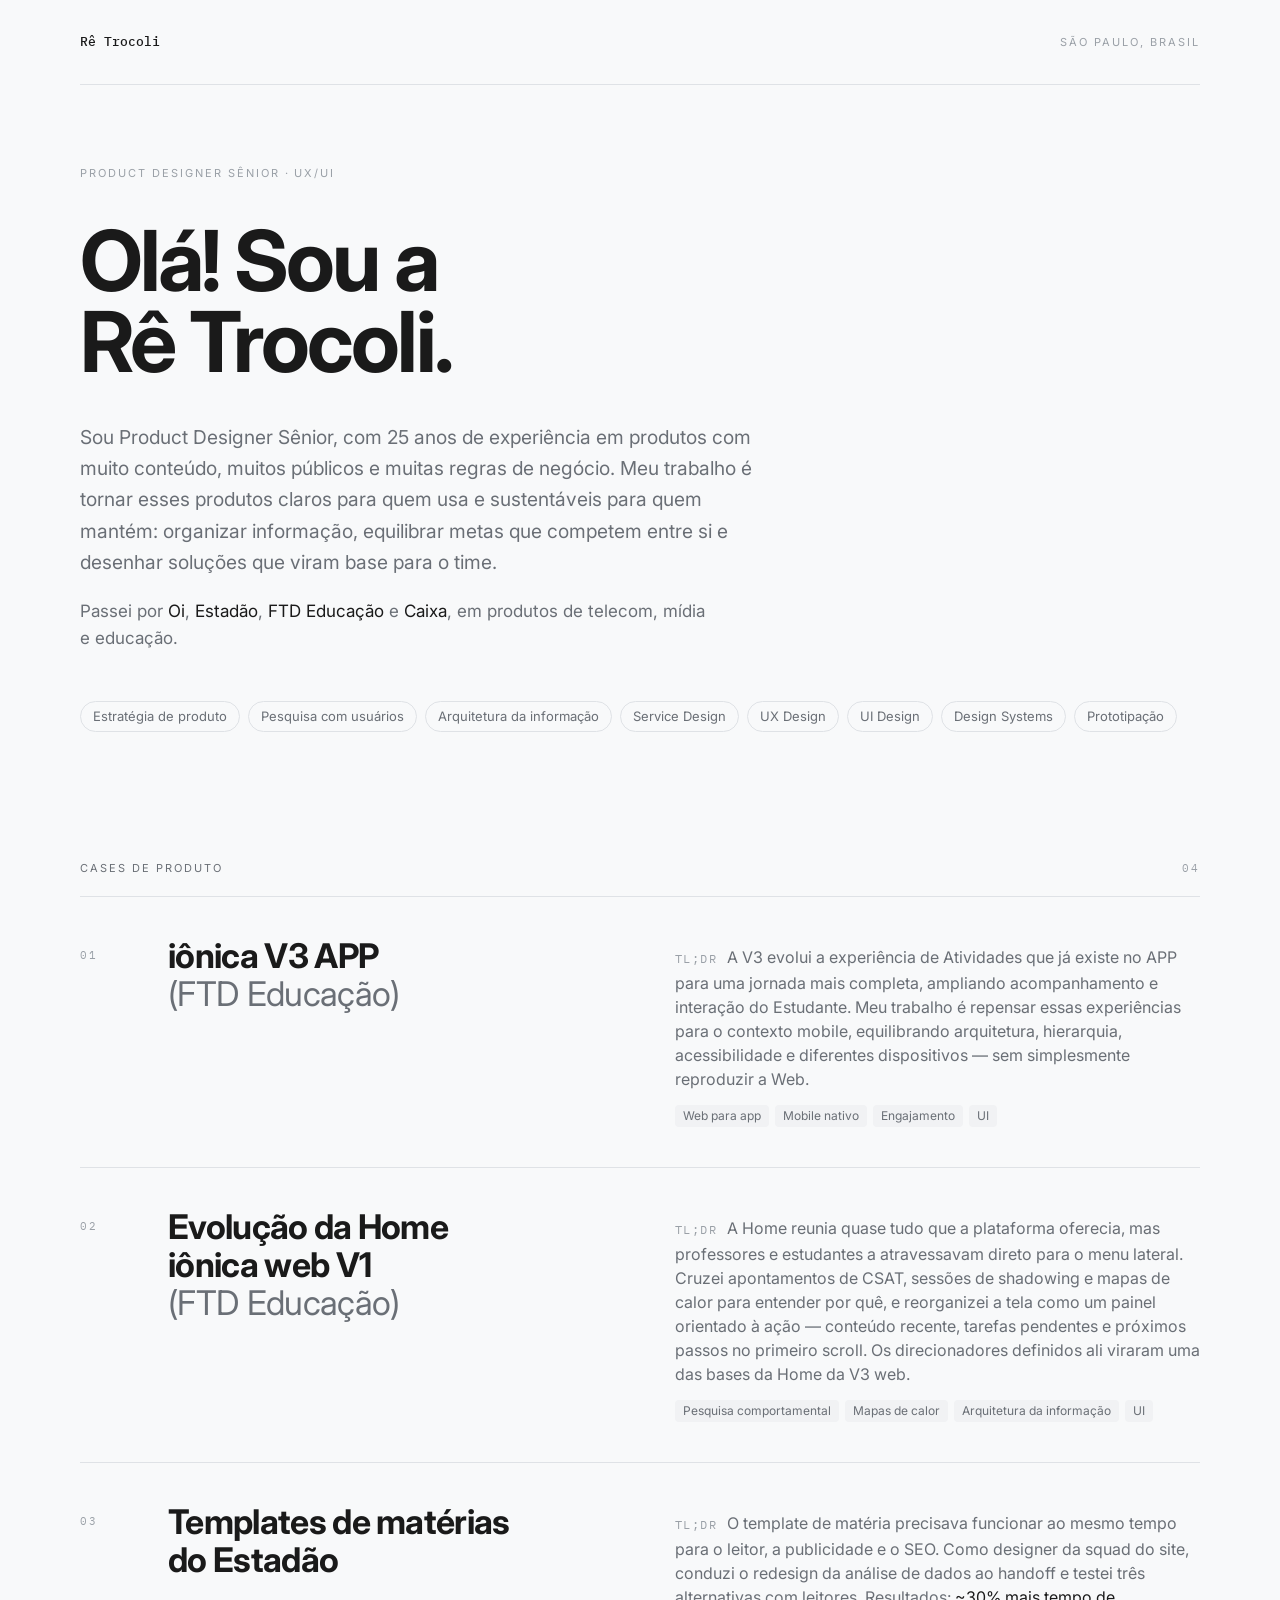
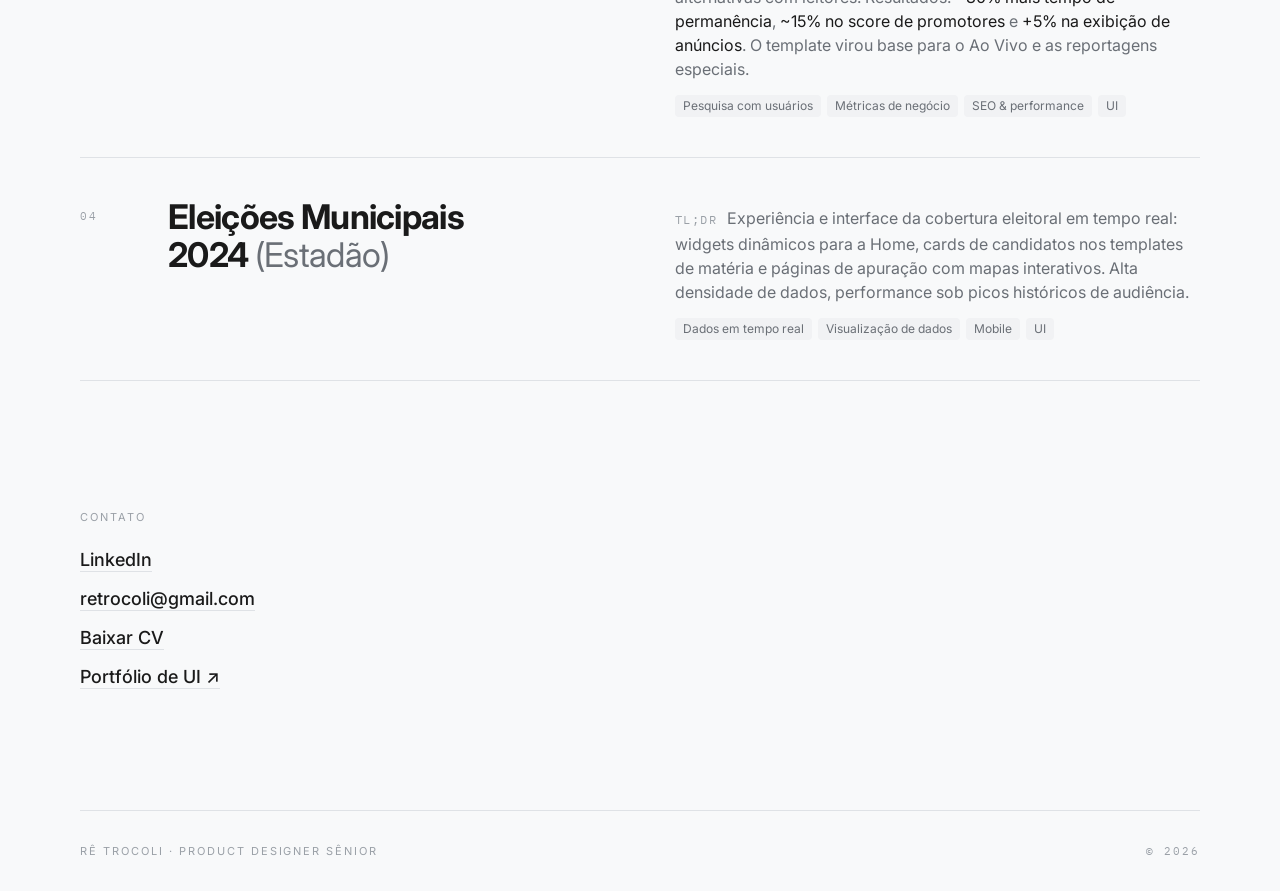
==== commit f41148a4: "Home: remove menção a setor financeiro Co-Authored-By: Claude Opus 5.5 <noreply@anthropic.com> Claud" ====
--- a/index.html
+++ b/index.html
@@ -197,8 +197,8 @@
       Passei por <span style="color: var(--ink);">Oi</span>,
       <span style="color: var(--ink);">Estadão</span>,
       <span style="color: var(--ink);">FTD Educação</span> e
-      <span style="color: var(--ink);">Caixa</span>, em produtos de telecom, mídia,
-      educação e setor financeiro.
+      <span style="color: var(--ink);">Caixa</span>, em produtos de telecom, mídia
+      e educação.
 </p>
 <ul aria-label="Competências" class="skills mt-10 sm:mt-12 flex flex-wrap gap-2">
 <li class="chip">Estratégia de produto</li>
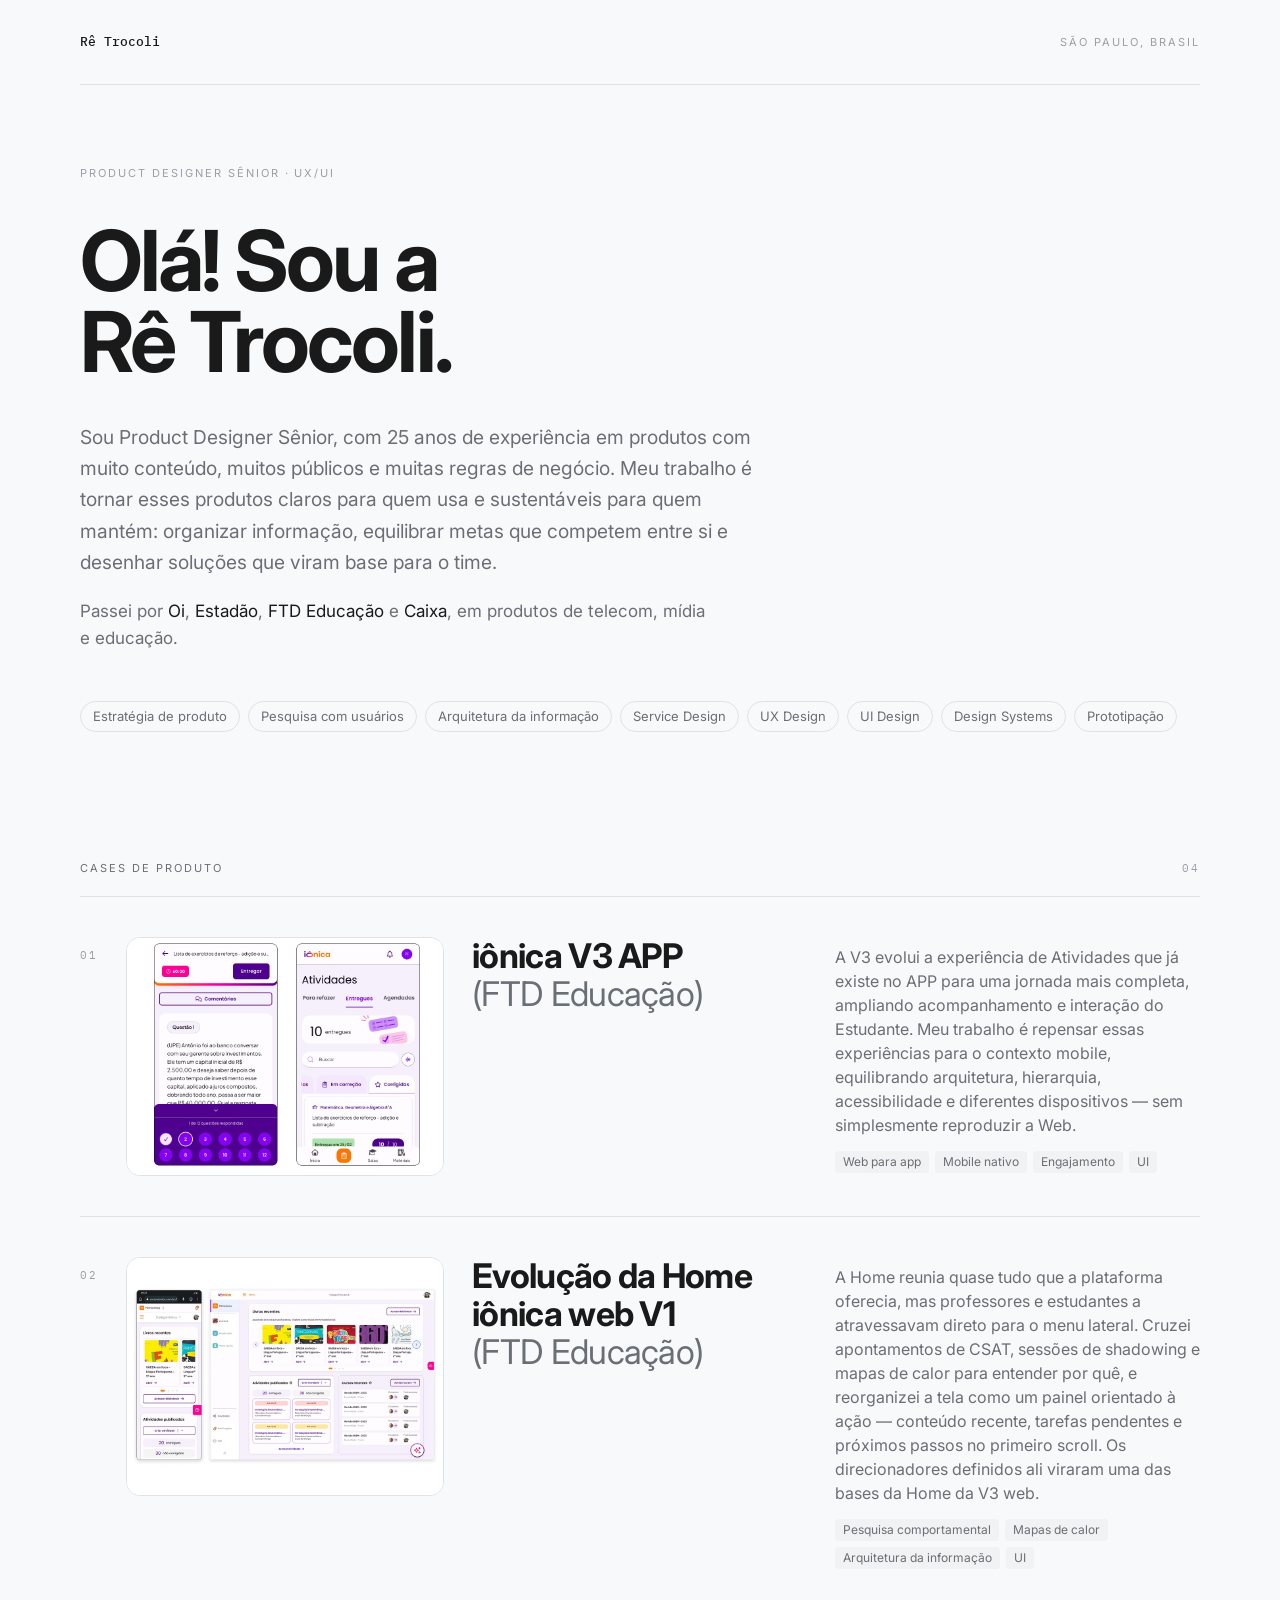
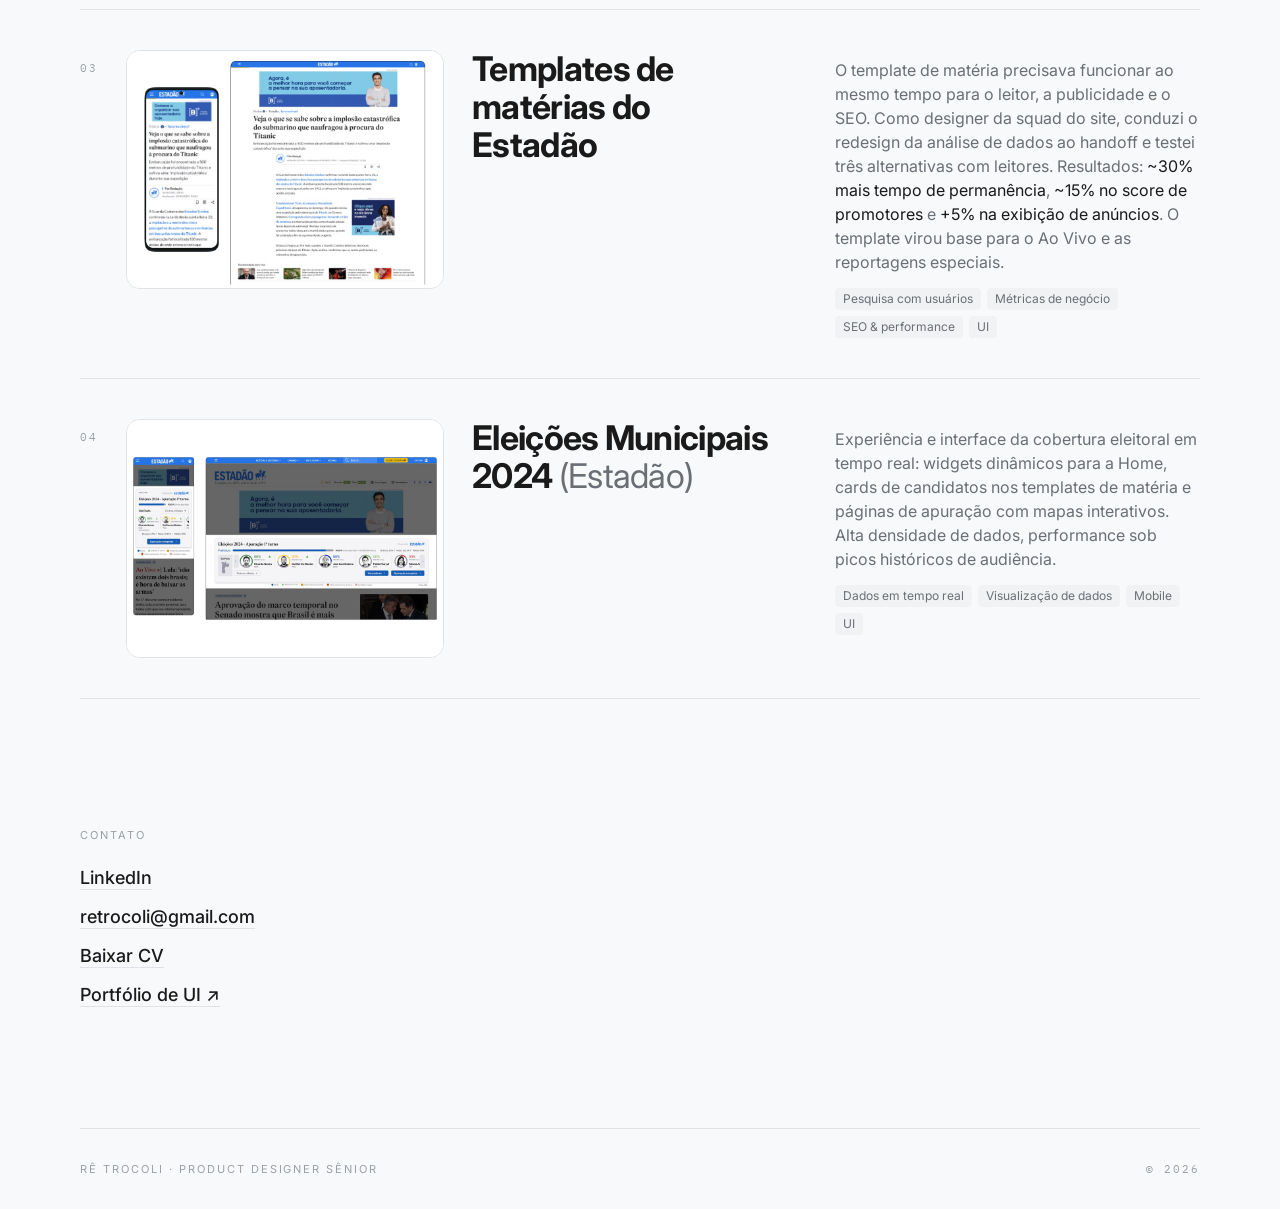
==== commit 0cfac870: "Update index.html" ====
--- a/index.html
+++ b/index.html
@@ -93,6 +93,30 @@
     transition: color 220ms ease;
   }
   .case:hover .case-title { color: var(--accent); }
+
+  .case-thumb {
+    position: relative;
+    width: 318px;
+    height: 239px;
+    border-radius: 14px;
+    background: #ffffff;
+    border: 1px solid var(--rule);
+    overflow: hidden;
+    flex-shrink: 0;
+    align-self: flex-start;
+  }
+  .case-thumb img {
+    width: 100%;
+    height: 100%;
+    object-fit: contain;
+    display: block;
+    transition: transform 420ms ease;
+  }
+  .case:hover .case-thumb img,
+  .case:focus-visible .case-thumb img {
+    transform: scale(1.035);
+  }
+
   .case-arrow {
     display: inline-block;
     opacity: 0;
@@ -219,15 +243,19 @@
 </div>
 <!-- 01 -->
 <a aria-label="Case 01 — iônica V3 APP, FTD Educação" class="case group" href="cases/ionica-v3.html">
-<div class="grid gap-x-8 gap-y-4 py-8 sm:py-10 md:grid-cols-[3.5rem_minmax(0,1fr)] lg:grid-cols-[3.5rem_minmax(0,0.95fr)_minmax(0,1.05fr)]">
-<span class="mono label pt-1.5 md:pt-2.5">01</span>
+<div class="flex flex-col sm:flex-row gap-5 sm:gap-7 py-8 sm:py-10">
+<span class="mono label pt-1.5 md:pt-2.5 sm:flex-shrink-0">01</span>
+<div class="flex flex-col sm:flex-row gap-5 sm:gap-7 flex-1">
+<div class="case-thumb">
+<img src="thumbs/ionica-v3.jpg" alt="Tela de Atividades do APP iônica V3, com resumo de pendências e acessos rápidos">
+</div>
+<div class="flex-1 grid gap-x-8 gap-y-4 lg:grid-cols-[minmax(0,0.95fr)_minmax(0,1.05fr)]">
 <h3 class="case-title text-[clamp(1.5rem,3vw,2.125rem)] max-w-[16ch]">
           iônica V3 APP <span class="font-normal" style="color: var(--ink-muted);">(FTD Educação)</span>
 <span aria-hidden="true" class="case-arrow">→</span>
 </h3>
-<div class="md:col-start-2 lg:col-start-3 lg:pt-2">
+<div class="lg:pt-2">
 <p class="max-w-[56ch] text-[0.9375rem] sm:text-base leading-[1.7]" style="color: var(--ink-muted);">
-<span class="mono text-[0.75rem] uppercase tracking-[0.12em] mr-1.5" style="color: var(--ink-faint);">TL;DR</span>
             A V3 evolui a experiência de Atividades que já existe no APP para uma jornada mais
             completa, ampliando acompanhamento e interação do Estudante. Meu trabalho é repensar
             essas experiências para o contexto mobile, equilibrando arquitetura, hierarquia,
@@ -236,18 +264,24 @@
 <div class="tags"><span class="tag">Web para app</span><span class="tag">Mobile nativo</span><span class="tag">Engajamento</span><span class="tag">UI</span></div>
 </div>
 </div>
+</div>
+</div>
 </a>
 <!-- 02 -->
 <a aria-label="Case 02 — Evolução da Home iônica web V1, FTD Educação" class="case group" href="cases/ionica-home.html">
-<div class="grid gap-x-8 gap-y-4 py-8 sm:py-10 md:grid-cols-[3.5rem_minmax(0,1fr)] lg:grid-cols-[3.5rem_minmax(0,0.95fr)_minmax(0,1.05fr)]">
-<span class="mono label pt-1.5 md:pt-2.5">02</span>
+<div class="flex flex-col sm:flex-row gap-5 sm:gap-7 py-8 sm:py-10">
+<span class="mono label pt-1.5 md:pt-2.5 sm:flex-shrink-0">02</span>
+<div class="flex flex-col sm:flex-row gap-5 sm:gap-7 flex-1">
+<div class="case-thumb">
+<img src="thumbs/ionica-home.jpg" alt="Home da plataforma iônica, com livros recentes, atividades publicadas e cursos recentes">
+</div>
+<div class="flex-1 grid gap-x-8 gap-y-4 lg:grid-cols-[minmax(0,0.95fr)_minmax(0,1.05fr)]">
 <h3 class="case-title text-[clamp(1.5rem,3vw,2.125rem)] max-w-[16ch]">
           Evolução da Home iônica web V1 <span class="font-normal" style="color: var(--ink-muted);">(FTD Educação)</span>
 <span aria-hidden="true" class="case-arrow">→</span>
 </h3>
-<div class="md:col-start-2 lg:col-start-3 lg:pt-2">
+<div class="lg:pt-2">
 <p class="max-w-[56ch] text-[0.9375rem] sm:text-base leading-[1.7]" style="color: var(--ink-muted);">
-<span class="mono text-[0.75rem] uppercase tracking-[0.12em] mr-1.5" style="color: var(--ink-faint);">TL;DR</span>
             A Home reunia quase tudo que a plataforma oferecia, mas professores e estudantes a
             atravessavam direto para o menu lateral. Cruzei apontamentos de CSAT, sessões de
             shadowing e mapas de calor para entender por quê, e reorganizei a tela como um painel
@@ -257,18 +291,24 @@
 <div class="tags"><span class="tag">Pesquisa comportamental</span><span class="tag">Mapas de calor</span><span class="tag">Arquitetura da informação</span><span class="tag">UI</span></div>
 </div>
 </div>
+</div>
+</div>
 </a>
 <!-- 03 -->
 <a aria-label="Case 03 — Templates de matérias do Estadão" class="case group" href="cases/estadao-templates.html">
-<div class="grid gap-x-8 gap-y-4 py-8 sm:py-10 md:grid-cols-[3.5rem_minmax(0,1fr)] lg:grid-cols-[3.5rem_minmax(0,0.95fr)_minmax(0,1.05fr)]">
-<span class="mono label pt-1.5 md:pt-2.5">03</span>
+<div class="flex flex-col sm:flex-row gap-5 sm:gap-7 py-8 sm:py-10">
+<span class="mono label pt-1.5 md:pt-2.5 sm:flex-shrink-0">03</span>
+<div class="flex flex-col sm:flex-row gap-5 sm:gap-7 flex-1">
+<div class="case-thumb">
+<img src="thumbs/estadao-templates.jpg" alt="Template de matéria do Estadão, versões mobile e desktop">
+</div>
+<div class="flex-1 grid gap-x-8 gap-y-4 lg:grid-cols-[minmax(0,0.95fr)_minmax(0,1.05fr)]">
 <h3 class="case-title text-[clamp(1.5rem,3vw,2.125rem)] max-w-[16ch]">
           Templates de matérias do Estadão
           <span aria-hidden="true" class="case-arrow">→</span>
 </h3>
-<div class="md:col-start-2 lg:col-start-3 lg:pt-2">
+<div class="lg:pt-2">
 <p class="max-w-[56ch] text-[0.9375rem] sm:text-base leading-[1.7]" style="color: var(--ink-muted);">
-<span class="mono text-[0.75rem] uppercase tracking-[0.12em] mr-1.5" style="color: var(--ink-faint);">TL;DR</span>
             O template de matéria precisava funcionar ao mesmo tempo para o leitor, a publicidade e o
             SEO. Como designer da squad do site, conduzi o redesign da análise de dados ao handoff e
             testei três alternativas com leitores. Resultados:
@@ -280,25 +320,33 @@
 <div class="tags"><span class="tag">Pesquisa com usuários</span><span class="tag">Métricas de negócio</span><span class="tag">SEO &amp; performance</span><span class="tag">UI</span></div>
 </div>
 </div>
+</div>
+</div>
 </a>
 
 
 <!-- 05 -->
 <a aria-label="Case 04 — Eleições Municipais 2024, Estadão" class="case group" href="cases/eleicoes-2024.html">
-<div class="grid gap-x-8 gap-y-4 py-8 sm:py-10 md:grid-cols-[3.5rem_minmax(0,1fr)] lg:grid-cols-[3.5rem_minmax(0,0.95fr)_minmax(0,1.05fr)]">
-<span class="mono label pt-1.5 md:pt-2.5">04</span>
+<div class="flex flex-col sm:flex-row gap-5 sm:gap-7 py-8 sm:py-10">
+<span class="mono label pt-1.5 md:pt-2.5 sm:flex-shrink-0">04</span>
+<div class="flex flex-col sm:flex-row gap-5 sm:gap-7 flex-1">
+<div class="case-thumb">
+<img src="thumbs/eleicoes-2024.jpg" alt="Widget de apuração das Eleições Municipais 2024, versões mobile e desktop">
+</div>
+<div class="flex-1 grid gap-x-8 gap-y-4 lg:grid-cols-[minmax(0,0.95fr)_minmax(0,1.05fr)]">
 <h3 class="case-title text-[clamp(1.5rem,3vw,2.125rem)] max-w-[16ch]">
           Eleições Municipais 2024 <span class="font-normal" style="color: var(--ink-muted);">(Estadão)</span>
 <span aria-hidden="true" class="case-arrow">→</span>
 </h3>
-<div class="md:col-start-2 lg:col-start-3 lg:pt-2">
+<div class="lg:pt-2">
 <p class="max-w-[56ch] text-[0.9375rem] sm:text-base leading-[1.7]" style="color: var(--ink-muted);">
-<span class="mono text-[0.75rem] uppercase tracking-[0.12em] mr-1.5" style="color: var(--ink-faint);">TL;DR</span>
             Experiência e interface da cobertura eleitoral em tempo real: widgets dinâmicos para a
             Home, cards de candidatos nos templates de matéria e páginas de apuração com mapas
             interativos. Alta densidade de dados, performance sob picos históricos de audiência.
           </p>
 <div class="tags"><span class="tag">Dados em tempo real</span><span class="tag">Visualização de dados</span><span class="tag">Mobile</span><span class="tag">UI</span></div>
+</div>
+</div>
 </div>
 </div>
 </a>
--- a/assets/site.css
+++ b/assets/site.css
@@ -1 +1 @@
-*,:after,:before{--tw-border-spacing-x:0;--tw-border-spacing-y:0;--tw-translate-x:0;--tw-translate-y:0;--tw-rotate:0;--tw-skew-x:0;--tw-skew-y:0;--tw-scale-x:1;--tw-scale-y:1;--tw-pan-x: ;--tw-pan-y: ;--tw-pinch-zoom: ;--tw-scroll-snap-strictness:proximity;--tw-gradient-from-position: ;--tw-gradient-via-position: ;--tw-gradient-to-position: ;--tw-ordinal: ;--tw-slashed-zero: ;--tw-numeric-figure: ;--tw-numeric-spacing: ;--tw-numeric-fraction: ;--tw-ring-inset: ;--tw-ring-offset-width:0px;--tw-ring-offset-color:#fff;--tw-ring-color:rgba(59,130,246,.5);--tw-ring-offset-shadow:0 0 #0000;--tw-ring-shadow:0 0 #0000;--tw-shadow:0 0 #0000;--tw-shadow-colored:0 0 #0000;--tw-blur: ;--tw-brightness: ;--tw-contrast: ;--tw-grayscale: ;--tw-hue-rotate: ;--tw-invert: ;--tw-saturate: ;--tw-sepia: ;--tw-drop-shadow: ;--tw-backdrop-blur: ;--tw-backdrop-brightness: ;--tw-backdrop-contrast: ;--tw-backdrop-grayscale: ;--tw-backdrop-hue-rotate: ;--tw-backdrop-invert: ;--tw-backdrop-opacity: ;--tw-backdrop-saturate: ;--tw-backdrop-sepia: ;--tw-contain-size: ;--tw-contain-layout: ;--tw-contain-paint: ;--tw-contain-style: }::backdrop{--tw-border-spacing-x:0;--tw-border-spacing-y:0;--tw-translate-x:0;--tw-translate-y:0;--tw-rotate:0;--tw-skew-x:0;--tw-skew-y:0;--tw-scale-x:1;--tw-scale-y:1;--tw-pan-x: ;--tw-pan-y: ;--tw-pinch-zoom: ;--tw-scroll-snap-strictness:proximity;--tw-gradient-from-position: ;--tw-gradient-via-position: ;--tw-gradient-to-position: ;--tw-ordinal: ;--tw-slashed-zero: ;--tw-numeric-figure: ;--tw-numeric-spacing: ;--tw-numeric-fraction: ;--tw-ring-inset: ;--tw-ring-offset-width:0px;--tw-ring-offset-color:#fff;--tw-ring-color:rgba(59,130,246,.5);--tw-ring-offset-shadow:0 0 #0000;--tw-ring-shadow:0 0 #0000;--tw-shadow:0 0 #0000;--tw-shadow-colored:0 0 #0000;--tw-blur: ;--tw-brightness: ;--tw-contrast: ;--tw-grayscale: ;--tw-hue-rotate: ;--tw-invert: ;--tw-saturate: ;--tw-sepia: ;--tw-drop-shadow: ;--tw-backdrop-blur: ;--tw-backdrop-brightness: ;--tw-backdrop-contrast: ;--tw-backdrop-grayscale: ;--tw-backdrop-hue-rotate: ;--tw-backdrop-invert: ;--tw-backdrop-opacity: ;--tw-backdrop-saturate: ;--tw-backdrop-sepia: ;--tw-contain-size: ;--tw-contain-layout: ;--tw-contain-paint: ;--tw-contain-style: }/*! tailwindcss v3.4.16 | MIT License | https://tailwindcss.com*/*,:after,:before{box-sizing:border-box;border:0 solid #e5e7eb}:after,:before{--tw-content:""}:host,html{line-height:1.5;-webkit-text-size-adjust:100%;-moz-tab-size:4;-o-tab-size:4;tab-size:4;font-family:ui-sans-serif,system-ui,sans-serif,Apple Color Emoji,Segoe UI Emoji,Segoe UI Symbol,Noto Color Emoji;font-feature-settings:normal;font-variation-settings:normal;-webkit-tap-highlight-color:transparent}body{margin:0;line-height:inherit}hr{height:0;color:inherit;border-top-width:1px}abbr:where([title]){-webkit-text-decoration:underline dotted;text-decoration:underline dotted}h1,h2,h3,h4,h5,h6{font-size:inherit;font-weight:inherit}a{color:inherit;text-decoration:inherit}b,strong{font-weight:bolder}code,kbd,pre,samp{font-family:ui-monospace,SFMono-Regular,Menlo,Monaco,Consolas,Liberation Mono,Courier New,monospace;font-feature-settings:normal;font-variation-settings:normal;font-size:1em}small{font-size:80%}sub,sup{font-size:75%;line-height:0;position:relative;vertical-align:baseline}sub{bottom:-.25em}sup{top:-.5em}table{text-indent:0;border-color:inherit;border-collapse:collapse}button,input,optgroup,select,textarea{font-family:inherit;font-feature-settings:inherit;font-variation-settings:inherit;font-size:100%;font-weight:inherit;line-height:inherit;letter-spacing:inherit;color:inherit;margin:0;padding:0}button,select{text-transform:none}button,input:where([type=button]),input:where([type=reset]),input:where([type=submit]){-webkit-appearance:button;background-color:transparent;background-image:none}:-moz-focusring{outline:auto}:-moz-ui-invalid{box-shadow:none}progress{vertical-align:baseline}::-webkit-inner-spin-button,::-webkit-outer-spin-button{height:auto}[type=search]{-webkit-appearance:textfield;outline-offset:-2px}::-webkit-search-decoration{-webkit-appearance:none}::-webkit-file-upload-button{-webkit-appearance:button;font:inherit}summary{display:list-item}blockquote,dd,dl,figure,h1,h2,h3,h4,h5,h6,hr,p,pre{margin:0}fieldset{margin:0}fieldset,legend{padding:0}menu,ol,ul{list-style:none;margin:0;padding:0}dialog{padding:0}textarea{resize:vertical}input::-moz-placeholder,textarea::-moz-placeholder{opacity:1;color:#9ca3af}input::placeholder,textarea::placeholder{opacity:1;color:#9ca3af}[role=button],button{cursor:pointer}:disabled{cursor:default}audio,canvas,embed,iframe,img,object,svg,video{display:block;vertical-align:middle}img,video{max-width:100%;height:auto}[hidden]:where(:not([hidden=until-found])){display:none}.sr-only{position:absolute;width:1px;height:1px;padding:0;margin:-1px;overflow:hidden;clip:rect(0,0,0,0);white-space:nowrap;border-width:0}.absolute{position:absolute}.relative{position:relative}.mx-auto{margin-left:auto;margin-right:auto}.mb-1{margin-bottom:.25rem}.mb-2{margin-bottom:.5rem}.mb-3{margin-bottom:.75rem}.mb-4{margin-bottom:1rem}.mb-5{margin-bottom:1.25rem}.mb-6{margin-bottom:1.5rem}.mb-8{margin-bottom:2rem}.mr-1\.5{margin-right:.375rem}.mt-10{margin-top:2.5rem}.mt-12{margin-top:3rem}.mt-16{margin-top:4rem}.mt-2{margin-top:.5rem}.mt-5{margin-top:1.25rem}.mt-6{margin-top:1.5rem}.mt-7{margin-top:1.75rem}.mt-8{margin-top:2rem}.mt-9{margin-top:2.25rem}.block{display:block}.inline{display:inline}.flex{display:flex}.grid{display:grid}.hidden{display:none}.w-full{width:100%}.max-w-\[12ch\]{max-width:12ch}.max-w-\[14ch\]{max-width:14ch}.max-w-\[16ch\]{max-width:16ch}.max-w-\[18ch\]{max-width:18ch}.max-w-\[20ch\]{max-width:20ch}.max-w-\[22ch\]{max-width:22ch}.max-w-\[24ch\]{max-width:24ch}.max-w-\[32ch\]{max-width:32ch}.max-w-\[36ch\]{max-width:36ch}.max-w-\[38ch\]{max-width:38ch}.max-w-\[40ch\]{max-width:40ch}.max-w-\[42ch\]{max-width:42ch}.max-w-\[44ch\]{max-width:44ch}.max-w-\[46ch\]{max-width:46ch}.max-w-\[48ch\]{max-width:48ch}.max-w-\[52ch\]{max-width:52ch}.max-w-\[54ch\]{max-width:54ch}.max-w-\[56ch\]{max-width:56ch}.max-w-\[58ch\]{max-width:58ch}.max-w-\[58rem\]{max-width:58rem}.max-w-\[60ch\]{max-width:60ch}.max-w-\[62ch\]{max-width:62ch}.max-w-\[76rem\]{max-width:76rem}.transform{transform:translate(var(--tw-translate-x),var(--tw-translate-y)) rotate(var(--tw-rotate)) skewX(var(--tw-skew-x)) skewY(var(--tw-skew-y)) scaleX(var(--tw-scale-x)) scaleY(var(--tw-scale-y))}.flex-col{flex-direction:column}.flex-wrap{flex-wrap:wrap}.items-end{align-items:flex-end}.items-baseline{align-items:baseline}.justify-between{justify-content:space-between}.gap-10{gap:2.5rem}.gap-12{gap:3rem}.gap-2{gap:.5rem}.gap-3{gap:.75rem}.gap-6{gap:1.5rem}.gap-8{gap:2rem}.gap-x-16{-moz-column-gap:4rem;column-gap:4rem}.gap-x-6{-moz-column-gap:1.5rem;column-gap:1.5rem}.gap-x-8{-moz-column-gap:2rem;column-gap:2rem}.gap-y-1{row-gap:.25rem}.gap-y-2{row-gap:.5rem}.gap-y-4{row-gap:1rem}.gap-y-5{row-gap:1.25rem}.gap-y-6{row-gap:1.5rem}.gap-y-7{row-gap:1.75rem}.gap-y-8{row-gap:2rem}.text-wrap{text-wrap:wrap}.border{border-width:1px}.px-5{padding-left:1.25rem;padding-right:1.25rem}.py-10{padding-top:2.5rem;padding-bottom:2.5rem}.py-6{padding-top:1.5rem;padding-bottom:1.5rem}.py-8{padding-top:2rem;padding-bottom:2rem}.pb-10{padding-bottom:2.5rem}.pb-12{padding-bottom:3rem}.pb-16{padding-bottom:4rem}.pb-4{padding-bottom:1rem}.pb-5{padding-bottom:1.25rem}.pb-6{padding-bottom:1.5rem}.pt-1\.5{padding-top:.375rem}.pt-10{padding-top:2.5rem}.pt-12{padding-top:3rem}.pt-14{padding-top:3.5rem}.pt-16{padding-top:4rem}.pt-20{padding-top:5rem}.pt-6{padding-top:1.5rem}.pt-8{padding-top:2rem}.text-right{text-align:right}.text-\[0\.75rem\]{font-size:.75rem}.text-\[0\.8125rem\]{font-size:.8125rem}.text-\[0\.9375rem\]{font-size:.9375rem}.text-\[1\.0625rem\]{font-size:1.0625rem}.text-\[1rem\]{font-size:1rem}.text-\[clamp\(1\.0625rem\2c 1\.4vw\2c 1\.3125rem\)\]{font-size:clamp(1.0625rem,1.4vw,1.3125rem)}.text-\[clamp\(1\.0625rem\2c 1\.5vw\2c 1\.375rem\)\]{font-size:clamp(1.0625rem,1.5vw,1.375rem)}.text-\[clamp\(1\.0625rem\2c 1\.8vw\2c 1\.25rem\)\]{font-size:clamp(1.0625rem,1.8vw,1.25rem)}.text-\[clamp\(1\.0625rem\2c 2vw\2c 1\.375rem\)\]{font-size:clamp(1.0625rem,2vw,1.375rem)}.text-\[clamp\(1\.125rem\2c 1\.8vw\2c 1\.375rem\)\]{font-size:clamp(1.125rem,1.8vw,1.375rem)}.text-\[clamp\(1\.125rem\2c 2\.2vw\2c 1\.5rem\)\]{font-size:clamp(1.125rem,2.2vw,1.5rem)}.text-\[clamp\(1\.25rem\2c 2\.4vw\2c 1\.75rem\)\]{font-size:clamp(1.25rem,2.4vw,1.75rem)}.text-\[clamp\(1\.375rem\2c 2\.4vw\2c 1\.75rem\)\]{font-size:clamp(1.375rem,2.4vw,1.75rem)}.text-\[clamp\(1\.375rem\2c 2\.6vw\2c 1\.875rem\)\]{font-size:clamp(1.375rem,2.6vw,1.875rem)}.text-\[clamp\(1\.5rem\2c 2\.8vw\2c 2rem\)\]{font-size:clamp(1.5rem,2.8vw,2rem)}.text-\[clamp\(1\.5rem\2c 3\.6vw\2c 2\.375rem\)\]{font-size:clamp(1.5rem,3.6vw,2.375rem)}.text-\[clamp\(1\.5rem\2c 3vw\2c 2\.125rem\)\]{font-size:clamp(1.5rem,3vw,2.125rem)}.text-\[clamp\(1\.75rem\2c 3\.6vw\2c 2\.5rem\)\]{font-size:clamp(1.75rem,3.6vw,2.5rem)}.text-\[clamp\(1\.75rem\2c 4vw\2c 2\.75rem\)\]{font-size:clamp(1.75rem,4vw,2.75rem)}.text-\[clamp\(2\.25rem\2c 6\.5vw\2c 4\.5rem\)\]{font-size:clamp(2.25rem,6.5vw,4.5rem)}.text-\[clamp\(2\.25rem\2c 6vw\2c 4\.25rem\)\]{font-size:clamp(2.25rem,6vw,4.25rem)}.text-\[clamp\(2\.5rem\2c 8vw\2c 5\.25rem\)\]{font-size:clamp(2.5rem,8vw,5.25rem)}.text-\[clamp\(2rem\2c 4\.5vw\2c 3\.25rem\)\]{font-size:clamp(2rem,4.5vw,3.25rem)}.text-\[clamp\(2rem\2c 5vw\2c 3\.5rem\)\]{font-size:clamp(2rem,5vw,3.5rem)}.font-bold{font-weight:700}.font-medium{font-weight:500}.font-normal{font-weight:400}.font-semibold{font-weight:600}.uppercase{text-transform:uppercase}.leading-\[1\.2\]{line-height:1.2}.leading-\[1\.62\]{line-height:1.62}.leading-\[1\.6\]{line-height:1.6}.leading-\[1\.75\]{line-height:1.75}.leading-\[1\.7\]{line-height:1.7}.tracking-\[0\.12em\]{letter-spacing:.12em}.antialiased{-webkit-font-smoothing:antialiased;-moz-osx-font-smoothing:grayscale}.outline{outline-style:solid}.transition{transition-property:color,background-color,border-color,text-decoration-color,fill,stroke,opacity,box-shadow,transform,filter,-webkit-backdrop-filter;transition-property:color,background-color,border-color,text-decoration-color,fill,stroke,opacity,box-shadow,transform,filter,backdrop-filter;transition-property:color,background-color,border-color,text-decoration-color,fill,stroke,opacity,box-shadow,transform,filter,backdrop-filter,-webkit-backdrop-filter;transition-timing-function:cubic-bezier(.4,0,.2,1);transition-duration:.15s}.ease-in-out{transition-timing-function:cubic-bezier(.4,0,.2,1)}@media (min-width:640px){.sm\:mb-10{margin-bottom:2.5rem}.sm\:mt-10{margin-top:2.5rem}.sm\:mt-12{margin-top:3rem}.sm\:mt-14{margin-top:3.5rem}.sm\:mt-16{margin-top:4rem}.sm\:mt-24{margin-top:6rem}.sm\:mt-8{margin-top:2rem}.sm\:aspect-\[16\/10\]{aspect-ratio:16/10}.sm\:grid-cols-2{grid-template-columns:repeat(2,minmax(0,1fr))}.sm\:grid-cols-3{grid-template-columns:repeat(3,minmax(0,1fr))}.sm\:gap-10{gap:2.5rem}.sm\:gap-12{gap:3rem}.sm\:gap-16{gap:4rem}.sm\:gap-8{gap:2rem}.sm\:px-8{padding-left:2rem;padding-right:2rem}.sm\:py-10{padding-top:2.5rem;padding-bottom:2.5rem}.sm\:py-14{padding-top:3.5rem;padding-bottom:3.5rem}.sm\:py-8{padding-top:2rem;padding-bottom:2rem}.sm\:pb-12{padding-bottom:3rem}.sm\:pb-16{padding-bottom:4rem}.sm\:pb-24{padding-bottom:6rem}.sm\:pt-12{padding-top:3rem}.sm\:pt-14{padding-top:3.5rem}.sm\:pt-16{padding-top:4rem}.sm\:pt-20{padding-top:5rem}.sm\:pt-24{padding-top:6rem}.sm\:pt-28{padding-top:7rem}.sm\:text-\[1\.0625rem\]{font-size:1.0625rem}.sm\:text-\[1\.125rem\]{font-size:1.125rem}.sm\:text-\[1\.25rem\]{font-size:1.25rem}.sm\:text-\[1rem\],.sm\:text-base{font-size:1rem}.sm\:text-base{line-height:1.5rem}}@media (min-width:768px){.md\:col-start-2{grid-column-start:2}.md\:grid-cols-2{grid-template-columns:repeat(2,minmax(0,1fr))}.md\:grid-cols-3{grid-template-columns:repeat(3,minmax(0,1fr))}.md\:grid-cols-\[3\.5rem_minmax\(0\2c 1fr\)\]{grid-template-columns:3.5rem minmax(0,1fr)}.md\:pt-2\.5{padding-top:.625rem}}@media (min-width:1024px){.lg\:col-start-3{grid-column-start:3}.lg\:mt-32{margin-top:8rem}.lg\:grid-cols-2{grid-template-columns:repeat(2,minmax(0,1fr))}.lg\:grid-cols-4{grid-template-columns:repeat(4,minmax(0,1fr))}.lg\:grid-cols-\[3\.5rem_minmax\(0\2c 0\.95fr\)_minmax\(0\2c 1\.05fr\)\]{grid-template-columns:3.5rem minmax(0,.95fr) minmax(0,1.05fr)}.lg\:grid-cols-\[3\.5rem_minmax\(0\2c 1fr\)\]{grid-template-columns:3.5rem minmax(0,1fr)}.lg\:grid-cols-\[minmax\(0\2c 0\.42fr\)_minmax\(0\2c 0\.58fr\)\]{grid-template-columns:minmax(0,.42fr) minmax(0,.58fr)}.lg\:grid-cols-\[minmax\(0\2c 1fr\)\]{grid-template-columns:minmax(0,1fr)}.lg\:grid-cols-\[minmax\(0\2c 1fr\)_minmax\(0\2c 1fr\)\]{grid-template-columns:minmax(0,1fr) minmax(0,1fr)}.lg\:items-end{align-items:flex-end}.lg\:gap-20{gap:5rem}.lg\:gap-x-8{-moz-column-gap:2rem;column-gap:2rem}.lg\:px-12{padding-left:3rem;padding-right:3rem}.lg\:pb-2{padding-bottom:.5rem}.lg\:pb-20{padding-bottom:5rem}.lg\:pb-32{padding-bottom:8rem}.lg\:pt-1{padding-top:.25rem}.lg\:pt-2{padding-top:.5rem}.lg\:pt-20{padding-top:5rem}.lg\:pt-28{padding-top:7rem}.lg\:pt-32{padding-top:8rem}.lg\:pt-36{padding-top:9rem}}+*,:after,:before{--tw-border-spacing-x:0;--tw-border-spacing-y:0;--tw-translate-x:0;--tw-translate-y:0;--tw-rotate:0;--tw-skew-x:0;--tw-skew-y:0;--tw-scale-x:1;--tw-scale-y:1;--tw-pan-x: ;--tw-pan-y: ;--tw-pinch-zoom: ;--tw-scroll-snap-strictness:proximity;--tw-gradient-from-position: ;--tw-gradient-via-position: ;--tw-gradient-to-position: ;--tw-ordinal: ;--tw-slashed-zero: ;--tw-numeric-figure: ;--tw-numeric-spacing: ;--tw-numeric-fraction: ;--tw-ring-inset: ;--tw-ring-offset-width:0px;--tw-ring-offset-color:#fff;--tw-ring-color:rgba(59,130,246,.5);--tw-ring-offset-shadow:0 0 #0000;--tw-ring-shadow:0 0 #0000;--tw-shadow:0 0 #0000;--tw-shadow-colored:0 0 #0000;--tw-blur: ;--tw-brightness: ;--tw-contrast: ;--tw-grayscale: ;--tw-hue-rotate: ;--tw-invert: ;--tw-saturate: ;--tw-sepia: ;--tw-drop-shadow: ;--tw-backdrop-blur: ;--tw-backdrop-brightness: ;--tw-backdrop-contrast: ;--tw-backdrop-grayscale: ;--tw-backdrop-hue-rotate: ;--tw-backdrop-invert: ;--tw-backdrop-opacity: ;--tw-backdrop-saturate: ;--tw-backdrop-sepia: ;--tw-contain-size: ;--tw-contain-layout: ;--tw-contain-paint: ;--tw-contain-style: }::backdrop{--tw-border-spacing-x:0;--tw-border-spacing-y:0;--tw-translate-x:0;--tw-translate-y:0;--tw-rotate:0;--tw-skew-x:0;--tw-skew-y:0;--tw-scale-x:1;--tw-scale-y:1;--tw-pan-x: ;--tw-pan-y: ;--tw-pinch-zoom: ;--tw-scroll-snap-strictness:proximity;--tw-gradient-from-position: ;--tw-gradient-via-position: ;--tw-gradient-to-position: ;--tw-ordinal: ;--tw-slashed-zero: ;--tw-numeric-figure: ;--tw-numeric-spacing: ;--tw-numeric-fraction: ;--tw-ring-inset: ;--tw-ring-offset-width:0px;--tw-ring-offset-color:#fff;--tw-ring-color:rgba(59,130,246,.5);--tw-ring-offset-shadow:0 0 #0000;--tw-ring-shadow:0 0 #0000;--tw-shadow:0 0 #0000;--tw-shadow-colored:0 0 #0000;--tw-blur: ;--tw-brightness: ;--tw-contrast: ;--tw-grayscale: ;--tw-hue-rotate: ;--tw-invert: ;--tw-saturate: ;--tw-sepia: ;--tw-drop-shadow: ;--tw-backdrop-blur: ;--tw-backdrop-brightness: ;--tw-backdrop-contrast: ;--tw-backdrop-grayscale: ;--tw-backdrop-hue-rotate: ;--tw-backdrop-invert: ;--tw-backdrop-opacity: ;--tw-backdrop-saturate: ;--tw-backdrop-sepia: ;--tw-contain-size: ;--tw-contain-layout: ;--tw-contain-paint: ;--tw-contain-style: }/*! tailwindcss v3.4.16 | MIT License | https://tailwindcss.com*/*,:after,:before{box-sizing:border-box;border:0 solid #e5e7eb}:after,:before{--tw-content:""}:host,html{line-height:1.5;-webkit-text-size-adjust:100%;-moz-tab-size:4;-o-tab-size:4;tab-size:4;font-family:ui-sans-serif,system-ui,sans-serif,Apple Color Emoji,Segoe UI Emoji,Segoe UI Symbol,Noto Color Emoji;font-feature-settings:normal;font-variation-settings:normal;-webkit-tap-highlight-color:transparent}body{margin:0;line-height:inherit}hr{height:0;color:inherit;border-top-width:1px}abbr:where([title]){-webkit-text-decoration:underline dotted;text-decoration:underline dotted}h1,h2,h3,h4,h5,h6{font-size:inherit;font-weight:inherit}a{color:inherit;text-decoration:inherit}b,strong{font-weight:bolder}code,kbd,pre,samp{font-family:ui-monospace,SFMono-Regular,Menlo,Monaco,Consolas,Liberation Mono,Courier New,monospace;font-feature-settings:normal;font-variation-settings:normal;font-size:1em}small{font-size:80%}sub,sup{font-size:75%;line-height:0;position:relative;vertical-align:baseline}sub{bottom:-.25em}sup{top:-.5em}table{text-indent:0;border-color:inherit;border-collapse:collapse}button,input,optgroup,select,textarea{font-family:inherit;font-feature-settings:inherit;font-variation-settings:inherit;font-size:100%;font-weight:inherit;line-height:inherit;letter-spacing:inherit;color:inherit;margin:0;padding:0}button,select{text-transform:none}button,input:where([type=button]),input:where([type=reset]),input:where([type=submit]){-webkit-appearance:button;background-color:transparent;background-image:none}:-moz-focusring{outline:auto}:-moz-ui-invalid{box-shadow:none}progress{vertical-align:baseline}::-webkit-inner-spin-button,::-webkit-outer-spin-button{height:auto}[type=search]{-webkit-appearance:textfield;outline-offset:-2px}::-webkit-search-decoration{-webkit-appearance:none}::-webkit-file-upload-button{-webkit-appearance:button;font:inherit}summary{display:list-item}blockquote,dd,dl,figure,h1,h2,h3,h4,h5,h6,hr,p,pre{margin:0}fieldset{margin:0}fieldset,legend{padding:0}menu,ol,ul{list-style:none;margin:0;padding:0}dialog{padding:0}textarea{resize:vertical}input::-moz-placeholder,textarea::-moz-placeholder{opacity:1;color:#9ca3af}input::placeholder,textarea::placeholder{opacity:1;color:#9ca3af}[role=button],button{cursor:pointer}:disabled{cursor:default}audio,canvas,embed,iframe,img,object,svg,video{display:block;vertical-align:middle}img,video{max-width:100%;height:auto}[hidden]:where(:not([hidden=until-found])){display:none}.sr-only{position:absolute;width:1px;height:1px;padding:0;margin:-1px;overflow:hidden;clip:rect(0,0,0,0);white-space:nowrap;border-width:0}.absolute{position:absolute}.relative{position:relative}.mx-auto{margin-left:auto;margin-right:auto}.mb-1{margin-bottom:.25rem}.mb-2{margin-bottom:.5rem}.mb-3{margin-bottom:.75rem}.mb-4{margin-bottom:1rem}.mb-5{margin-bottom:1.25rem}.mb-6{margin-bottom:1.5rem}.mb-8{margin-bottom:2rem}.mt-10{margin-top:2.5rem}.mt-12{margin-top:3rem}.mt-16{margin-top:4rem}.mt-2{margin-top:.5rem}.mt-5{margin-top:1.25rem}.mt-6{margin-top:1.5rem}.mt-7{margin-top:1.75rem}.mt-8{margin-top:2rem}.mt-9{margin-top:2.25rem}.block{display:block}.inline{display:inline}.flex{display:flex}.grid{display:grid}.hidden{display:none}.w-full{width:100%}.max-w-\[12ch\]{max-width:12ch}.max-w-\[14ch\]{max-width:14ch}.max-w-\[16ch\]{max-width:16ch}.max-w-\[18ch\]{max-width:18ch}.max-w-\[20ch\]{max-width:20ch}.max-w-\[22ch\]{max-width:22ch}.max-w-\[24ch\]{max-width:24ch}.max-w-\[32ch\]{max-width:32ch}.max-w-\[36ch\]{max-width:36ch}.max-w-\[38ch\]{max-width:38ch}.max-w-\[40ch\]{max-width:40ch}.max-w-\[42ch\]{max-width:42ch}.max-w-\[44ch\]{max-width:44ch}.max-w-\[46ch\]{max-width:46ch}.max-w-\[48ch\]{max-width:48ch}.max-w-\[52ch\]{max-width:52ch}.max-w-\[54ch\]{max-width:54ch}.max-w-\[56ch\]{max-width:56ch}.max-w-\[58ch\]{max-width:58ch}.max-w-\[58rem\]{max-width:58rem}.max-w-\[60ch\]{max-width:60ch}.max-w-\[62ch\]{max-width:62ch}.max-w-\[76rem\]{max-width:76rem}.flex-1{flex:1 1 0%}.flex-shrink{flex-shrink:1}.transform{transform:translate(var(--tw-translate-x),var(--tw-translate-y)) rotate(var(--tw-rotate)) skewX(var(--tw-skew-x)) skewY(var(--tw-skew-y)) scaleX(var(--tw-scale-x)) scaleY(var(--tw-scale-y))}.flex-col{flex-direction:column}.flex-wrap{flex-wrap:wrap}.items-end{align-items:flex-end}.items-baseline{align-items:baseline}.justify-between{justify-content:space-between}.gap-10{gap:2.5rem}.gap-12{gap:3rem}.gap-2{gap:.5rem}.gap-3{gap:.75rem}.gap-5{gap:1.25rem}.gap-6{gap:1.5rem}.gap-8{gap:2rem}.gap-x-16{-moz-column-gap:4rem;column-gap:4rem}.gap-x-6{-moz-column-gap:1.5rem;column-gap:1.5rem}.gap-x-8{-moz-column-gap:2rem;column-gap:2rem}.gap-y-1{row-gap:.25rem}.gap-y-2{row-gap:.5rem}.gap-y-4{row-gap:1rem}.gap-y-5{row-gap:1.25rem}.gap-y-6{row-gap:1.5rem}.gap-y-7{row-gap:1.75rem}.gap-y-8{row-gap:2rem}.text-wrap{text-wrap:wrap}.border{border-width:1px}.px-5{padding-left:1.25rem;padding-right:1.25rem}.py-10{padding-top:2.5rem;padding-bottom:2.5rem}.py-6{padding-top:1.5rem;padding-bottom:1.5rem}.py-8{padding-top:2rem;padding-bottom:2rem}.pb-10{padding-bottom:2.5rem}.pb-12{padding-bottom:3rem}.pb-16{padding-bottom:4rem}.pb-4{padding-bottom:1rem}.pb-5{padding-bottom:1.25rem}.pb-6{padding-bottom:1.5rem}.pt-1\.5{padding-top:.375rem}.pt-10{padding-top:2.5rem}.pt-12{padding-top:3rem}.pt-14{padding-top:3.5rem}.pt-16{padding-top:4rem}.pt-20{padding-top:5rem}.pt-6{padding-top:1.5rem}.pt-8{padding-top:2rem}.text-right{text-align:right}.text-\[0\.75rem\]{font-size:.75rem}.text-\[0\.8125rem\]{font-size:.8125rem}.text-\[0\.9375rem\]{font-size:.9375rem}.text-\[1\.0625rem\]{font-size:1.0625rem}.text-\[1rem\]{font-size:1rem}.text-\[clamp\(1\.0625rem\2c 1\.4vw\2c 1\.3125rem\)\]{font-size:clamp(1.0625rem,1.4vw,1.3125rem)}.text-\[clamp\(1\.0625rem\2c 1\.5vw\2c 1\.375rem\)\]{font-size:clamp(1.0625rem,1.5vw,1.375rem)}.text-\[clamp\(1\.0625rem\2c 1\.8vw\2c 1\.25rem\)\]{font-size:clamp(1.0625rem,1.8vw,1.25rem)}.text-\[clamp\(1\.0625rem\2c 2vw\2c 1\.375rem\)\]{font-size:clamp(1.0625rem,2vw,1.375rem)}.text-\[clamp\(1\.125rem\2c 1\.8vw\2c 1\.375rem\)\]{font-size:clamp(1.125rem,1.8vw,1.375rem)}.text-\[clamp\(1\.125rem\2c 2\.2vw\2c 1\.5rem\)\]{font-size:clamp(1.125rem,2.2vw,1.5rem)}.text-\[clamp\(1\.25rem\2c 2\.4vw\2c 1\.75rem\)\]{font-size:clamp(1.25rem,2.4vw,1.75rem)}.text-\[clamp\(1\.375rem\2c 2\.4vw\2c 1\.75rem\)\]{font-size:clamp(1.375rem,2.4vw,1.75rem)}.text-\[clamp\(1\.375rem\2c 2\.6vw\2c 1\.875rem\)\]{font-size:clamp(1.375rem,2.6vw,1.875rem)}.text-\[clamp\(1\.5rem\2c 2\.8vw\2c 2rem\)\]{font-size:clamp(1.5rem,2.8vw,2rem)}.text-\[clamp\(1\.5rem\2c 3\.6vw\2c 2\.375rem\)\]{font-size:clamp(1.5rem,3.6vw,2.375rem)}.text-\[clamp\(1\.5rem\2c 3vw\2c 2\.125rem\)\]{font-size:clamp(1.5rem,3vw,2.125rem)}.text-\[clamp\(1\.75rem\2c 3\.6vw\2c 2\.5rem\)\]{font-size:clamp(1.75rem,3.6vw,2.5rem)}.text-\[clamp\(1\.75rem\2c 4vw\2c 2\.75rem\)\]{font-size:clamp(1.75rem,4vw,2.75rem)}.text-\[clamp\(2\.25rem\2c 6\.5vw\2c 4\.5rem\)\]{font-size:clamp(2.25rem,6.5vw,4.5rem)}.text-\[clamp\(2\.25rem\2c 6vw\2c 4\.25rem\)\]{font-size:clamp(2.25rem,6vw,4.25rem)}.text-\[clamp\(2\.5rem\2c 8vw\2c 5\.25rem\)\]{font-size:clamp(2.5rem,8vw,5.25rem)}.text-\[clamp\(2rem\2c 4\.5vw\2c 3\.25rem\)\]{font-size:clamp(2rem,4.5vw,3.25rem)}.text-\[clamp\(2rem\2c 5vw\2c 3\.5rem\)\]{font-size:clamp(2rem,5vw,3.5rem)}.font-bold{font-weight:700}.font-medium{font-weight:500}.font-normal{font-weight:400}.font-semibold{font-weight:600}.uppercase{text-transform:uppercase}.leading-\[1\.2\]{line-height:1.2}.leading-\[1\.62\]{line-height:1.62}.leading-\[1\.6\]{line-height:1.6}.leading-\[1\.75\]{line-height:1.75}.leading-\[1\.7\]{line-height:1.7}.antialiased{-webkit-font-smoothing:antialiased;-moz-osx-font-smoothing:grayscale}.outline{outline-style:solid}.transition{transition-property:color,background-color,border-color,text-decoration-color,fill,stroke,opacity,box-shadow,transform,filter,-webkit-backdrop-filter;transition-property:color,background-color,border-color,text-decoration-color,fill,stroke,opacity,box-shadow,transform,filter,backdrop-filter;transition-property:color,background-color,border-color,text-decoration-color,fill,stroke,opacity,box-shadow,transform,filter,backdrop-filter,-webkit-backdrop-filter;transition-timing-function:cubic-bezier(.4,0,.2,1);transition-duration:.15s}.ease-in-out{transition-timing-function:cubic-bezier(.4,0,.2,1)}@media (min-width:640px){.sm\:mb-10{margin-bottom:2.5rem}.sm\:mt-10{margin-top:2.5rem}.sm\:mt-12{margin-top:3rem}.sm\:mt-14{margin-top:3.5rem}.sm\:mt-16{margin-top:4rem}.sm\:mt-24{margin-top:6rem}.sm\:mt-8{margin-top:2rem}.sm\:aspect-\[16\/10\]{aspect-ratio:16/10}.sm\:flex-shrink-0{flex-shrink:0}.sm\:grid-cols-2{grid-template-columns:repeat(2,minmax(0,1fr))}.sm\:grid-cols-3{grid-template-columns:repeat(3,minmax(0,1fr))}.sm\:flex-row{flex-direction:row}.sm\:gap-10{gap:2.5rem}.sm\:gap-12{gap:3rem}.sm\:gap-16{gap:4rem}.sm\:gap-7{gap:1.75rem}.sm\:gap-8{gap:2rem}.sm\:px-8{padding-left:2rem;padding-right:2rem}.sm\:py-10{padding-top:2.5rem;padding-bottom:2.5rem}.sm\:py-14{padding-top:3.5rem;padding-bottom:3.5rem}.sm\:py-8{padding-top:2rem;padding-bottom:2rem}.sm\:pb-12{padding-bottom:3rem}.sm\:pb-16{padding-bottom:4rem}.sm\:pb-24{padding-bottom:6rem}.sm\:pt-12{padding-top:3rem}.sm\:pt-14{padding-top:3.5rem}.sm\:pt-16{padding-top:4rem}.sm\:pt-20{padding-top:5rem}.sm\:pt-24{padding-top:6rem}.sm\:pt-28{padding-top:7rem}.sm\:text-\[1\.0625rem\]{font-size:1.0625rem}.sm\:text-\[1\.125rem\]{font-size:1.125rem}.sm\:text-\[1\.25rem\]{font-size:1.25rem}.sm\:text-\[1rem\],.sm\:text-base{font-size:1rem}.sm\:text-base{line-height:1.5rem}}@media (min-width:768px){.md\:grid-cols-2{grid-template-columns:repeat(2,minmax(0,1fr))}.md\:grid-cols-3{grid-template-columns:repeat(3,minmax(0,1fr))}.md\:pt-2\.5{padding-top:.625rem}}@media (min-width:1024px){.lg\:mt-32{margin-top:8rem}.lg\:grid-cols-2{grid-template-columns:repeat(2,minmax(0,1fr))}.lg\:grid-cols-4{grid-template-columns:repeat(4,minmax(0,1fr))}.lg\:grid-cols-\[3\.5rem_minmax\(0\2c 1fr\)\]{grid-template-columns:3.5rem minmax(0,1fr)}.lg\:grid-cols-\[minmax\(0\2c 0\.42fr\)_minmax\(0\2c 0\.58fr\)\]{grid-template-columns:minmax(0,.42fr) minmax(0,.58fr)}.lg\:grid-cols-\[minmax\(0\2c 0\.95fr\)_minmax\(0\2c 1\.05fr\)\]{grid-template-columns:minmax(0,.95fr) minmax(0,1.05fr)}.lg\:grid-cols-\[minmax\(0\2c 1fr\)\]{grid-template-columns:minmax(0,1fr)}.lg\:grid-cols-\[minmax\(0\2c 1fr\)_minmax\(0\2c 1fr\)\]{grid-template-columns:minmax(0,1fr) minmax(0,1fr)}.lg\:items-end{align-items:flex-end}.lg\:gap-20{gap:5rem}.lg\:gap-x-8{-moz-column-gap:2rem;column-gap:2rem}.lg\:px-12{padding-left:3rem;padding-right:3rem}.lg\:pb-2{padding-bottom:.5rem}.lg\:pb-20{padding-bottom:5rem}.lg\:pb-32{padding-bottom:8rem}.lg\:pt-1{padding-top:.25rem}.lg\:pt-2{padding-top:.5rem}.lg\:pt-20{padding-top:5rem}.lg\:pt-28{padding-top:7rem}.lg\:pt-32{padding-top:8rem}.lg\:pt-36{padding-top:9rem}}
